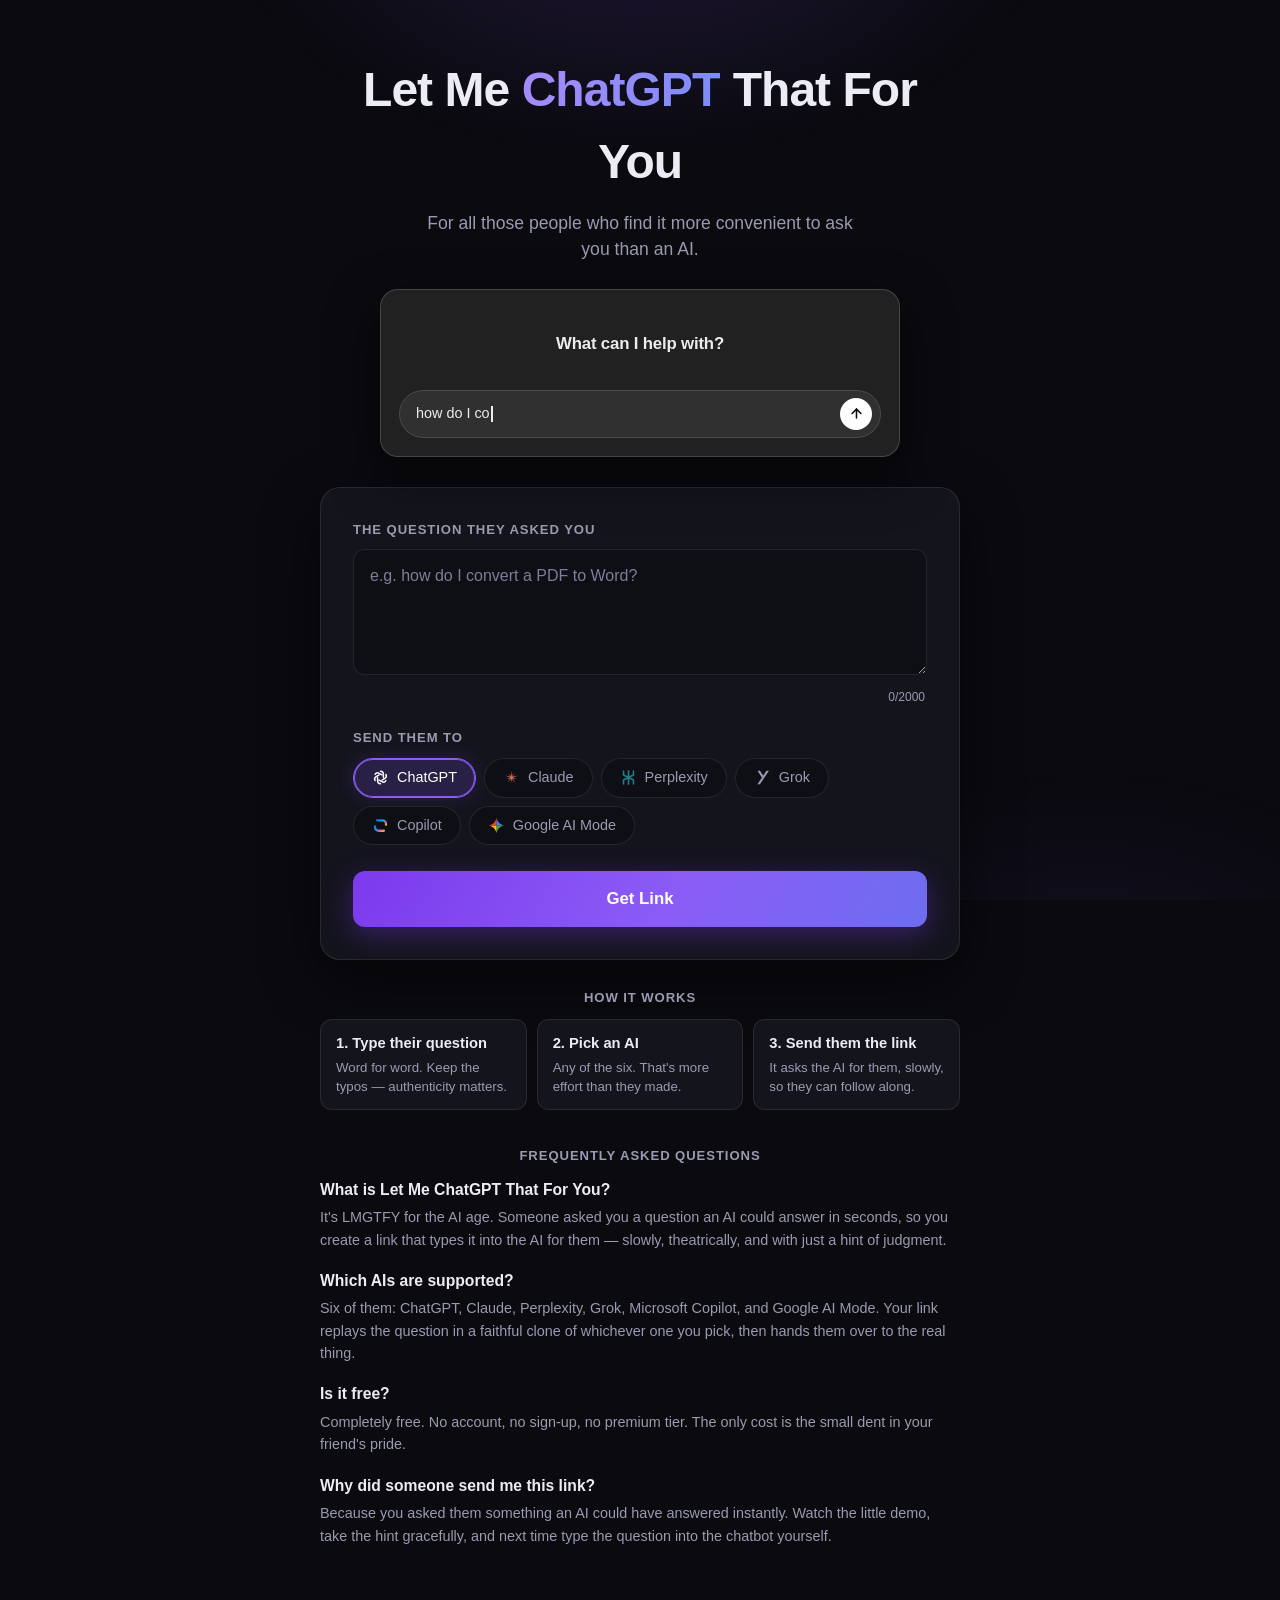
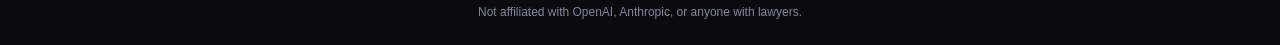
==== index.html @ 801cfc30 "Initial release: LMCGTFY snark link tool Landing page with live demo cycling six AI chat-UI clones, " ====
<!doctype html>
<html lang="en">
<head>
  <meta charset="utf-8">
  <meta name="viewport" content="width=device-width, initial-scale=1">
  <title>Let Me ChatGPT That For You — Send a Link That Asks the AI</title>
  <meta name="description" content="Let me ChatGPT that for you — the LMGTFY for AI. Type their question, pick ChatGPT, Claude, Perplexity, Grok, Copilot or Google AI Mode, and send the link.">
  <link rel="canonical" href="https://chatgptitforyou.vercel.app/">
  <meta property="og:title" content="Let Me ChatGPT That For You">
  <meta property="og:description" content="The LMGTFY for AI. Type their question, pick an AI, send them a link that does the asking for them.">
  <meta property="og:type" content="website">
  <meta property="og:url" content="https://chatgptitforyou.vercel.app/">
  <meta property="og:site_name" content="Let Me ChatGPT That For You">
  <meta property="og:image" content="https://chatgptitforyou.vercel.app/og.png">
  <meta property="og:image:width" content="1200">
  <meta property="og:image:height" content="630">
  <meta property="og:image:alt" content="Let Me ChatGPT That For You — a fake AI chat composer typing someone's question">
  <meta name="twitter:card" content="summary_large_image">
  <meta name="twitter:title" content="Let Me ChatGPT That For You">
  <meta name="twitter:description" content="The LMGTFY for AI. Type their question, pick an AI, send them a link that does the asking for them.">
  <meta name="twitter:image" content="https://chatgptitforyou.vercel.app/og.png">
  <meta name="twitter:image:alt" content="Let Me ChatGPT That For You — a fake AI chat composer typing someone's question">
  <meta name="theme-color" content="#0a0a0f">
  <link rel="icon" href="data:image/svg+xml,%3Csvg xmlns='http://www.w3.org/2000/svg' viewBox='0 0 100 100'%3E%3Ctext y='.9em' font-size='90'%3E&%23129302;%3C/text%3E%3C/svg%3E">
  <link rel="stylesheet" href="style.css">
  <script type="application/ld+json">
  {
    "@context": "https://schema.org",
    "@type": "WebApplication",
    "name": "Let Me ChatGPT That For You",
    "url": "https://chatgptitforyou.vercel.app/",
    "description": "Create a shareable link that types someone's question into ChatGPT, Claude, Perplexity, Grok, Copilot, or Google AI Mode for them — the LMGTFY for AI.",
    "applicationCategory": "EntertainmentApplication",
    "operatingSystem": "Any",
    "browserRequirements": "Requires JavaScript",
    "offers": {
      "@type": "Offer",
      "price": "0",
      "priceCurrency": "USD"
    }
  }
  </script>
  <script type="application/ld+json">
  {
    "@context": "https://schema.org",
    "@type": "FAQPage",
    "mainEntity": [
      {
        "@type": "Question",
        "name": "What is Let Me ChatGPT That For You?",
        "acceptedAnswer": {
          "@type": "Answer",
          "text": "It's LMGTFY for the AI age. Someone asked you a question an AI could answer in seconds, so you create a link that types it into the AI for them — slowly, theatrically, and with just a hint of judgment."
        }
      },
      {
        "@type": "Question",
        "name": "Which AIs are supported?",
        "acceptedAnswer": {
          "@type": "Answer",
          "text": "Six of them: ChatGPT, Claude, Perplexity, Grok, Microsoft Copilot, and Google AI Mode. Your link replays the question in a faithful clone of whichever one you pick, then hands them over to the real thing."
        }
      },
      {
        "@type": "Question",
        "name": "Is it free?",
        "acceptedAnswer": {
          "@type": "Answer",
          "text": "Completely free. No account, no sign-up, no premium tier. The only cost is the small dent in your friend's pride."
        }
      },
      {
        "@type": "Question",
        "name": "Why did someone send me this link?",
        "acceptedAnswer": {
          "@type": "Answer",
          "text": "Because you asked them something an AI could have answered instantly. Watch the little demo, take the hint gracefully, and next time type the question into the chatbot yourself."
        }
      }
    ]
  }
  </script>
</head>
<body>

  <!-- ============ Inline logo sprites (geometric approximations, no external assets) ============ -->
  <svg width="0" height="0" style="position:absolute" aria-hidden="true" focusable="false">
    <defs>
      <linearGradient id="copilot-grad" x1="0" y1="0" x2="1" y2="1">
        <stop offset="0" stop-color="#1b6ef3"/>
        <stop offset=".4" stop-color="#00b3c6"/>
        <stop offset=".75" stop-color="#df4ec8"/>
        <stop offset="1" stop-color="#f7a829"/>
      </linearGradient>

      <!-- OpenAI-style hexagonal knot: one petal arc repeated 6x -->
      <symbol id="logo-chatgpt" viewBox="0 0 24 24">
        <g fill="none" stroke="currentColor" stroke-width="2" stroke-linecap="round" stroke-linejoin="round">
          <path d="M12 3.2a4.1 4.1 0 0 1 4.1 4.1v4.7"/>
          <path d="M12 3.2a4.1 4.1 0 0 1 4.1 4.1v4.7" transform="rotate(60 12 12)"/>
          <path d="M12 3.2a4.1 4.1 0 0 1 4.1 4.1v4.7" transform="rotate(120 12 12)"/>
          <path d="M12 3.2a4.1 4.1 0 0 1 4.1 4.1v4.7" transform="rotate(180 12 12)"/>
          <path d="M12 3.2a4.1 4.1 0 0 1 4.1 4.1v4.7" transform="rotate(240 12 12)"/>
          <path d="M12 3.2a4.1 4.1 0 0 1 4.1 4.1v4.7" transform="rotate(300 12 12)"/>
        </g>
      </symbol>

      <!-- Claude starburst: 10 tapered rays, alternating long/short -->
      <symbol id="logo-claude" viewBox="0 0 24 24">
        <g fill="#d97757">
          <path d="M11.2 12.5 12 2.4l.8 10.1Z"/>
          <path d="M11.2 12.5 12 4.3l.8 8.2Z" transform="rotate(36 12 12)"/>
          <path d="M11.2 12.5 12 2.4l.8 10.1Z" transform="rotate(72 12 12)"/>
          <path d="M11.2 12.5 12 4.3l.8 8.2Z" transform="rotate(108 12 12)"/>
          <path d="M11.2 12.5 12 2.4l.8 10.1Z" transform="rotate(144 12 12)"/>
          <path d="M11.2 12.5 12 4.3l.8 8.2Z" transform="rotate(180 12 12)"/>
          <path d="M11.2 12.5 12 2.4l.8 10.1Z" transform="rotate(216 12 12)"/>
          <path d="M11.2 12.5 12 4.3l.8 8.2Z" transform="rotate(252 12 12)"/>
          <path d="M11.2 12.5 12 2.4l.8 10.1Z" transform="rotate(288 12 12)"/>
          <path d="M11.2 12.5 12 4.3l.8 8.2Z" transform="rotate(324 12 12)"/>
        </g>
      </symbol>

      <!-- Perplexity: angular hourglass knot -->
      <symbol id="logo-perplexity" viewBox="0 0 24 24">
        <g fill="none" stroke="#20808d" stroke-width="2.2" stroke-linecap="round" stroke-linejoin="round">
          <path d="M12 2.5v19"/>
          <path d="M5 3v5.5l7 3.5 7-3.5V3"/>
          <path d="M5 21v-5.5l7-3.5 7 3.5V21"/>
        </g>
      </symbol>

      <!-- xAI-style diagonal slash mark -->
      <symbol id="logo-grok" viewBox="0 0 24 24">
        <g fill="currentColor">
          <path d="M17.6 2.5h3.5L8.4 21.5H4.9Z"/>
          <path d="M4.9 2.5h3.5l4.9 7.4-1.8 2.7Z"/>
        </g>
      </symbol>

      <!-- Copilot: two rounded ribbons forming a loop, gradient -->
      <symbol id="logo-copilot" viewBox="0 0 24 24">
        <g fill="none" stroke="url(#copilot-grad)" stroke-width="3.2" stroke-linecap="round">
          <path d="M7.2 4.6h7.2a5.4 5.4 0 0 1 5.4 5.4v.9"/>
          <path d="M16.8 19.4H9.6a5.4 5.4 0 0 1-5.4-5.4v-.9"/>
        </g>
      </symbol>

      <!-- Google AI Mode: 4-point star in the four Google colors -->
      <symbol id="logo-aimode" viewBox="0 0 24 24">
        <path fill="#4285f4" d="M12 1C13 6.8 17.2 11 23 12H12Z"/>
        <path fill="#34a853" d="M23 12C17.2 13 13 17.2 12 23V12Z"/>
        <path fill="#fbbc05" d="M12 23C11 17.2 6.8 13 1 12H12Z"/>
        <path fill="#ea4335" d="M1 12C6.8 11 11 6.8 12 1V12Z"/>
      </symbol>
    </defs>
  </svg>

  <!-- ============ CREATOR MODE ============ -->
  <main id="creator" hidden>
    <header class="hero">
      <h1>Let Me <span class="accent-text">ChatGPT</span> That For You</h1>
      <p class="tagline">For all those people who find it more convenient to ask you than an AI.</p>

      <!-- Decorative looping demo: cycles all 6 AI themes. Never focusable. -->
      <div id="hero-demo" class="hero-demo theme-chatgpt" aria-hidden="true">
        <div class="demo-window">
          <div class="demo-greeting">
            <svg class="demo-logo" focusable="false"><use id="demo-logo-use" href="#logo-chatgpt"></use></svg>
            <p class="demo-heading" id="demo-heading">What can I help with?</p>
          </div>
          <div class="demo-composer" id="demo-composer">
            <div class="demo-input">
              <span id="demo-placeholder" class="demo-placeholder">Ask anything</span><span id="demo-typed"></span><span id="demo-caret" class="demo-caret" hidden></span>
            </div>
            <span class="demo-send" id="demo-send">
              <svg viewBox="0 0 24 24" width="15" height="15" fill="none" stroke="currentColor" stroke-width="2.5" stroke-linecap="round" stroke-linejoin="round" focusable="false"><path d="M12 19V5"/><path d="M5 12l7-7 7 7"/></svg>
            </span>
          </div>
          <div class="demo-overlay" id="demo-overlay" hidden><p>See? That wasn&rsquo;t so hard.</p></div>
        </div>
      </div>
    </header>

    <section class="builder" aria-label="Link builder">
      <label class="field-label" for="prompt-input">The question they asked you</label>
      <textarea id="prompt-input" maxlength="2000" rows="4"
        placeholder="e.g. how do I convert a PDF to Word?" spellcheck="false"></textarea>
      <div class="char-row"><span id="char-count">0</span>/2000</div>

      <div class="field-label">Send them to</div>
      <div class="ai-picker" role="radiogroup" aria-label="Pick an AI">
        <button type="button" class="pill selected" role="radio" aria-checked="true"  data-ai="chatgpt"><svg class="pill-logo" aria-hidden="true" focusable="false"><use href="#logo-chatgpt"></use></svg><span>ChatGPT</span></button>
        <button type="button" class="pill" role="radio" aria-checked="false" data-ai="claude"><svg class="pill-logo" aria-hidden="true" focusable="false"><use href="#logo-claude"></use></svg><span>Claude</span></button>
        <button type="button" class="pill" role="radio" aria-checked="false" data-ai="perplexity"><svg class="pill-logo" aria-hidden="true" focusable="false"><use href="#logo-perplexity"></use></svg><span>Perplexity</span></button>
        <button type="button" class="pill" role="radio" aria-checked="false" data-ai="grok"><svg class="pill-logo" aria-hidden="true" focusable="false"><use href="#logo-grok"></use></svg><span>Grok</span></button>
        <button type="button" class="pill" role="radio" aria-checked="false" data-ai="copilot"><svg class="pill-logo" aria-hidden="true" focusable="false"><use href="#logo-copilot"></use></svg><span>Copilot</span></button>
        <button type="button" class="pill" role="radio" aria-checked="false" data-ai="aimode"><svg class="pill-logo" aria-hidden="true" focusable="false"><use href="#logo-aimode"></use></svg><span>Google AI Mode</span></button>
      </div>

      <button id="generate-btn" class="btn-primary" type="button">Get Link</button>

      <div id="result" class="result" hidden>
        <input id="share-url" type="text" readonly aria-label="Shareable link">
        <div class="result-actions">
          <button id="copy-btn" class="btn-secondary" type="button" aria-live="polite" aria-label="Copy link to clipboard">Copy</button>
          <button id="preview-btn" class="btn-secondary" type="button" aria-label="Preview the link in a new tab">Preview</button>
        </div>
      </div>
    </section>

    <section class="how" aria-labelledby="how-heading">
      <h2 id="how-heading">How it works</h2>
      <ol class="steps">
        <li><strong>1. Type their question</strong><span>Word for word. Keep the typos — authenticity matters.</span></li>
        <li><strong>2. Pick an AI</strong><span>Any of the six. That's more effort than they made.</span></li>
        <li><strong>3. Send them the link</strong><span>It asks the AI for them, slowly, so they can follow along.</span></li>
      </ol>
    </section>

    <section class="faq" aria-labelledby="faq-heading">
      <h2 id="faq-heading">Frequently asked questions</h2>
      <div class="faq-item">
        <h3>What is Let Me ChatGPT That For You?</h3>
        <p>It's LMGTFY for the AI age. Someone asked you a question an AI could answer in seconds, so you create a link that types it into the AI for them — slowly, theatrically, and with just a hint of judgment.</p>
      </div>
      <div class="faq-item">
        <h3>Which AIs are supported?</h3>
        <p>Six of them: ChatGPT, Claude, Perplexity, Grok, Microsoft Copilot, and Google AI Mode. Your link replays the question in a faithful clone of whichever one you pick, then hands them over to the real thing.</p>
      </div>
      <div class="faq-item">
        <h3>Is it free?</h3>
        <p>Completely free. No account, no sign-up, no premium tier. The only cost is the small dent in your friend's pride.</p>
      </div>
      <div class="faq-item">
        <h3>Why did someone send me this link?</h3>
        <p>Because you asked them something an AI could have answered instantly. Watch the little demo, take the hint gracefully, and next time type the question into the chatbot yourself.</p>
      </div>
    </section>
  </main>

  <!-- ============ PLAYBACK MODE ============ -->
  <main id="playback" hidden>
    <a id="skip-link" class="skip" href="#">Skip &rarr;</a>
    <div class="stage" aria-hidden="true">
      <div class="stage-greeting">
        <svg class="stage-logo" aria-hidden="true" focusable="false"><use id="stage-logo-use" href="#logo-chatgpt"></use></svg>
        <p class="stage-heading" id="chat-hint">What can I help with?</p>
      </div>
      <div class="composer" id="composer">
        <span class="composer-plus" aria-hidden="true">
          <svg viewBox="0 0 24 24" width="20" height="20" fill="none" stroke="currentColor" stroke-width="2" stroke-linecap="round"><path d="M12 5v14M5 12h14"/></svg>
        </span>
        <div class="composer-input" id="composer-input">
          <span id="placeholder" class="composer-placeholder">Ask anything</span><span id="typed-text"></span><span id="caret" class="caret" hidden></span>
        </div>
        <button id="send-btn" class="send-btn" type="button" tabindex="-1" aria-label="Send">
          <svg viewBox="0 0 24 24" width="18" height="18" fill="none" stroke="currentColor" stroke-width="2.5" stroke-linecap="round" stroke-linejoin="round"><path d="M12 19V5"/><path d="M5 12l7-7 7 7"/></svg>
        </button>
      </div>
    </div>
    <p class="playback-note">Watch closely. This is the hard part.</p>
  </main>

  <!-- Fake mouse cursor -->
  <div id="cursor" class="fake-cursor" hidden>
    <svg width="26" height="26" viewBox="0 0 24 24" xmlns="http://www.w3.org/2000/svg">
      <path d="M5 2 L5 19 L9.4 15.2 L12 21.2 L14.6 20 L12 14.2 L17.8 13.8 Z"
            fill="#f4f4f8" stroke="#16161e" stroke-width="1.4" stroke-linejoin="round"/>
    </svg>
  </div>

  <!-- Snarky overlay -->
  <div id="overlay" class="overlay" hidden>
    <p>See? That wasn&rsquo;t so hard.</p>
    <p id="dest-url" class="dest-url" hidden></p>
  </div>

  <noscript>
    <p class="noscript">This thing needs JavaScript. You could ask an AI how to enable it.</p>
  </noscript>

  <footer>Not affiliated with OpenAI, Anthropic, or anyone with lawyers.</footer>

  <script src="app.js"></script>
</body>
</html>
---- style.css ----
/* ===== Let Me ChatGPT That For You ===== */

:root {
  --bg: #0a0a0f;
  --panel: #14141d;
  --panel-2: #0e0e15;
  --border: rgba(255, 255, 255, 0.09);
  --border-strong: rgba(255, 255, 255, 0.16);
  --text: #ececf4;
  --muted: #9a9ab2;
  --accent: #8b5cf6;
  --accent-bright: #a78bfa;
  --accent-glow: rgba(139, 92, 246, 0.35);
  --radius-lg: 20px;
  --radius-md: 12px;
  --font: -apple-system, BlinkMacSystemFont, "Segoe UI", Roboto, Helvetica,
    Arial, sans-serif, "Apple Color Emoji", "Segoe UI Emoji";
}

* { box-sizing: border-box; }

html, body { margin: 0; padding: 0; }

body {
  min-height: 100vh;
  min-height: 100dvh;
  display: flex;
  flex-direction: column;
  background: var(--bg);
  color: var(--text);
  font-family: var(--font);
  line-height: 1.5;
  -webkit-font-smoothing: antialiased;
}

/* ambient glow */
body::before {
  content: "";
  position: fixed;
  inset: 0;
  pointer-events: none;
  background:
    radial-gradient(600px 360px at 50% -10%, rgba(139, 92, 246, 0.16), transparent 70%),
    radial-gradient(500px 320px at 85% 110%, rgba(139, 92, 246, 0.08), transparent 70%);
  z-index: 0;
}

main {
  position: relative;
  z-index: 1;
  width: 100%;
  max-width: 680px;
  margin: 0 auto;
  padding: clamp(28px, 6vh, 64px) 20px 36px;
  flex: 1;
}

/* ===================== Creator mode ===================== */

.hero { text-align: center; margin-bottom: 30px; }

.hero h1 {
  font-size: clamp(1.9rem, 5.5vw, 3rem);
  font-weight: 800;
  letter-spacing: -0.02em;
  margin: 0 0 12px;
}

.accent-text {
  background: linear-gradient(100deg, var(--accent-bright), #7c8cf8);
  -webkit-background-clip: text;
  background-clip: text;
  -webkit-text-fill-color: transparent;
  color: var(--accent-bright);
}

.tagline {
  color: var(--muted);
  font-size: clamp(0.95rem, 2.5vw, 1.1rem);
  margin: 0 auto;
  max-width: 46ch;
}

/* ---- hero demo: decorative mini playback stage, loops the 6 themes ----
   The .theme-<ai> classes only define --stage-* custom properties, so
   putting one on the demo container cascades the palette to everything
   inside. body.playback-stage rules don't apply here — the demo has its
   own small skin below, reusing the same vars. */

.hero-demo {
  max-width: 520px;
  width: 100%;
  margin: 26px auto 0;
  text-align: left;
  pointer-events: none;
  -webkit-user-select: none;
  user-select: none;
}

.demo-window {
  position: relative;
  overflow: hidden;
  background: var(--stage-bg, var(--panel));
  color: var(--stage-text, var(--text));
  border: 1px solid var(--border-strong);
  border-radius: 18px;
  padding: 24px 18px 18px;
  box-shadow: 0 18px 50px rgba(0, 0, 0, 0.5);
  transition: background-color 0.45s ease;
}

.demo-greeting {
  display: flex;
  flex-direction: column;
  align-items: center;
  justify-content: center;
  gap: 8px;
  min-height: 60px;
  margin-bottom: 16px;
  text-align: center;
}

.demo-logo {
  width: 26px;
  height: 26px;
  flex: none;
  color: var(--stage-text, var(--text));
}

.demo-heading {
  margin: 0;
  font-family: var(--stage-font-heading, var(--font));
  font-size: 1.05rem;
  font-weight: 600;
  letter-spacing: -0.01em;
  color: var(--stage-text, var(--text));
}

/* per-theme quirks, mirroring the real stage */
.theme-chatgpt .demo-logo { display: none; }

.theme-claude .demo-greeting,
.theme-grok .demo-greeting {
  flex-direction: row;
  justify-content: center;
  gap: 8px;
}

.theme-claude .demo-logo { width: 20px; height: 20px; }
.theme-claude .demo-heading { font-weight: 500; font-size: 1.15rem; }
.theme-grok .demo-heading { font-weight: 700; font-size: 1.15rem; }

.theme-aimode .demo-heading {
  font-weight: 500;
  background: linear-gradient(90deg, #4285f4, #9b72cb, #d96570);
  -webkit-background-clip: text;
  background-clip: text;
  -webkit-text-fill-color: transparent;
}

.demo-composer {
  display: flex;
  align-items: center;
  gap: 8px;
  background: var(--stage-composer-bg, var(--panel-2));
  border: 1px solid var(--stage-composer-border, var(--border));
  border-radius: var(--stage-radius, 14px);
  padding: 6px 8px;
  box-shadow: var(--stage-composer-shadow, none);
  transition: border-color 0.2s;
}

.demo-composer.focused {
  border-color: var(--stage-focus-border, var(--accent));
}

.demo-input {
  flex: 1;
  min-height: 34px;
  display: flex;
  align-items: center;
  padding: 4px 8px;
  font-size: 0.9rem;
  white-space: nowrap;
  overflow: hidden;
  color: var(--stage-text, var(--text));
}

.demo-placeholder { color: var(--stage-muted, #7d7d99); }

.demo-caret {
  display: inline-block;
  width: 2px;
  height: 1.1em;
  margin-left: 1px;
  flex: none;
  background: var(--stage-text, var(--text));
  animation: blink 1s steps(1, end) infinite;
}

.demo-caret.typing { animation: none; opacity: 1; }

.demo-send {
  flex: none;
  width: 32px;
  height: 32px;
  display: grid;
  place-items: center;
  color: var(--stage-send-fg, #fff);
  background: var(--stage-send-bg, linear-gradient(120deg, #7c3aed, #8b5cf6));
  border-radius: var(--stage-send-radius, 50%);
  transition: transform 0.12s, filter 0.12s;
}

.demo-send.pressed { transform: scale(0.8); filter: brightness(1.12); }

.theme-chatgpt .demo-send { visibility: hidden; }
.theme-chatgpt .demo-composer.has-text .demo-send { visibility: visible; }

.demo-overlay {
  position: absolute;
  inset: 0;
  display: grid;
  place-items: center;
  padding: 16px;
  background: var(--stage-overlay-bg, rgba(6, 6, 10, 0.82));
  backdrop-filter: blur(4px);
  -webkit-backdrop-filter: blur(4px);
  animation: fade-in 0.3s ease-out;
  transition: opacity 0.3s ease;
}

.demo-overlay.fading { opacity: 0; }

.demo-overlay p {
  margin: 0;
  font-size: 1.05rem;
  font-weight: 700;
  letter-spacing: -0.01em;
  text-align: center;
  color: var(--stage-text, var(--text));
}

.builder {
  background: var(--panel);
  border: 1px solid var(--border);
  border-radius: var(--radius-lg);
  padding: clamp(20px, 4vw, 32px);
  box-shadow: 0 20px 60px rgba(0, 0, 0, 0.45);
}

.field-label {
  display: block;
  font-size: 0.82rem;
  font-weight: 600;
  text-transform: uppercase;
  letter-spacing: 0.07em;
  color: var(--muted);
  margin: 0 0 10px;
}

#prompt-input {
  width: 100%;
  resize: vertical;
  min-height: 110px;
  background: var(--panel-2);
  border: 1px solid var(--border);
  border-radius: var(--radius-md);
  color: var(--text);
  font: inherit;
  font-size: 1rem;
  padding: 14px 16px;
  outline: none;
  transition: border-color 0.15s, box-shadow 0.15s;
}

#prompt-input::placeholder { color: #7d7d99; }

#prompt-input:focus {
  border-color: var(--accent);
  box-shadow: 0 0 0 3px var(--accent-glow);
}

#prompt-input.error {
  border-color: #f87171;
  box-shadow: 0 0 0 3px rgba(248, 113, 113, 0.25);
}

.char-row {
  text-align: right;
  font-size: 0.75rem;
  color: var(--muted);
  margin: 6px 2px 22px;
  font-variant-numeric: tabular-nums;
}

.ai-picker {
  display: flex;
  flex-wrap: wrap;
  gap: 8px;
  margin-bottom: 26px;
}

.pill {
  display: inline-flex;
  align-items: center;
  gap: 8px;
  font: inherit;
  font-size: 0.9rem;
  font-weight: 500;
  color: var(--muted);
  background: var(--panel-2);
  border: 1px solid var(--border);
  border-radius: 999px;
  padding: 8px 18px;
  cursor: pointer;
  transition: border-color 0.15s, color 0.15s, background 0.15s, transform 0.1s;
}

.pill-logo {
  width: 17px;
  height: 17px;
  flex: none;
}

.pill:hover { border-color: var(--border-strong); color: var(--text); }
.pill:active { transform: scale(0.97); }

.pill.selected {
  color: #fff;
  background: rgba(139, 92, 246, 0.18);
  border-color: var(--accent);
  box-shadow: 0 0 0 1px var(--accent) inset, 0 0 18px rgba(139, 92, 246, 0.18);
}

.btn-primary {
  width: 100%;
  font: inherit;
  font-size: 1.05rem;
  font-weight: 700;
  color: #fff;
  background: linear-gradient(120deg, #7c3aed, #8b5cf6 55%, #6d6df0);
  border: none;
  border-radius: var(--radius-md);
  padding: 15px 24px;
  cursor: pointer;
  transition: filter 0.15s, transform 0.1s, box-shadow 0.2s;
  box-shadow: 0 8px 28px rgba(124, 58, 237, 0.35);
}

.btn-primary:hover { filter: brightness(1.1); }
.btn-primary:active { transform: translateY(1px) scale(0.995); }

.result {
  margin-top: 22px;
  padding-top: 22px;
  border-top: 1px solid var(--border);
  display: flex;
  flex-direction: column;
  gap: 10px;
}

#share-url {
  width: 100%;
  font: inherit;
  font-size: 1rem; /* 16px minimum stops iOS Safari focus auto-zoom */
  color: var(--accent-bright);
  background: var(--panel-2);
  border: 1px solid var(--border);
  border-radius: var(--radius-md);
  padding: 12px 14px;
  outline: none;
  white-space: nowrap;
  overflow: hidden;
  text-overflow: ellipsis;
}

#share-url:focus {
  border-color: var(--accent);
  box-shadow: 0 0 0 3px var(--accent-glow);
}

.result-actions { display: flex; gap: 10px; }

.btn-secondary {
  flex: 1;
  font: inherit;
  font-size: 0.95rem;
  font-weight: 600;
  color: var(--text);
  background: var(--panel-2);
  border: 1px solid var(--border-strong);
  border-radius: var(--radius-md);
  padding: 11px 18px;
  cursor: pointer;
  transition: border-color 0.15s, background 0.15s, transform 0.1s;
}

.btn-secondary:hover { border-color: var(--accent); background: rgba(139, 92, 246, 0.1); }
.btn-secondary:active { transform: scale(0.98); }
.btn-secondary.copied { color: var(--accent-bright); border-color: var(--accent); }
.btn-secondary.copy-error { color: #f87171; border-color: #f87171; }

.pill:focus-visible,
.btn-primary:focus-visible,
.btn-secondary:focus-visible,
.skip:focus-visible {
  outline: 2px solid var(--accent-bright);
  outline-offset: 2px;
}

/* ---- how it works ---- */

.how { margin-top: 28px; }

.how h2,
.faq h2 {
  font-size: 0.82rem;
  font-weight: 600;
  text-transform: uppercase;
  letter-spacing: 0.07em;
  color: var(--muted);
  margin: 0 0 12px;
  text-align: center;
}

.steps {
  list-style: none;
  display: grid;
  grid-template-columns: repeat(3, 1fr);
  gap: 10px;
  margin: 0;
  padding: 0;
}

.steps li {
  background: var(--panel);
  border: 1px solid var(--border);
  border-radius: var(--radius-md);
  padding: 13px 15px;
  font-size: 0.83rem;
  line-height: 1.45;
  color: var(--muted);
}

.steps strong {
  display: block;
  color: var(--text);
  font-size: 0.92rem;
  font-weight: 600;
  margin-bottom: 3px;
}

@media (max-width: 560px) {
  .steps { grid-template-columns: 1fr; }
}

/* ---- FAQ ---- */

.faq { margin-top: 36px; }

.faq-item { margin: 0 0 18px; }
.faq-item:last-child { margin-bottom: 0; }

.faq-item h3 {
  font-size: 0.98rem;
  font-weight: 600;
  margin: 0 0 5px;
  color: var(--text);
}

.faq-item p {
  margin: 0;
  color: var(--muted);
  font-size: 0.9rem;
  line-height: 1.55;
}

/* ===================== Playback mode ===================== */

#playback {
  display: flex;
  flex-direction: column;
  justify-content: center;
}

/* ---- per-AI stage themes (applied to <body> in playback only) ---- */

body.playback-stage {
  background: var(--stage-bg);
  color: var(--stage-text);
}

/* kill the violet ambient glow on themed stages */
body.playback-stage::before { display: none; }

.theme-chatgpt {
  --stage-bg: #212121;
  --stage-text: #ececec;
  --stage-muted: #b0b0b0;
  --stage-composer-bg: #303030;
  --stage-composer-border: transparent;
  --stage-radius: 28px;
  --stage-accent: #ffffff;
  --stage-font-heading: var(--font);
  --stage-focus-border: #4a4a4a;
  --stage-composer-shadow: none;
  --stage-send-bg: #ffffff;
  --stage-send-fg: #0d0d0d;
  --stage-send-radius: 50%;
  --stage-overlay-bg: rgba(13, 13, 13, 0.85);
  --cursor-fill: #f4f4f8;
  --cursor-stroke: #16161e;
}

.theme-claude {
  --stage-bg: #faf9f5;
  --stage-text: #3d3929;
  --stage-muted: #87867f;
  --stage-composer-bg: #ffffff;
  --stage-composer-border: #e8e6dc;
  --stage-radius: 16px;
  --stage-accent: #d97757;
  --stage-font-heading: Georgia, "Times New Roman", Times, serif;
  --stage-focus-border: #d1cfc2;
  --stage-composer-shadow: 0 4px 16px rgba(61, 57, 41, 0.07);
  --stage-send-bg: #d97757;
  --stage-send-fg: #ffffff;
  --stage-send-radius: 10px;
  --stage-overlay-bg: rgba(250, 249, 245, 0.9);
  --cursor-fill: #2d2a20;
  --cursor-stroke: #ffffff;
}

.theme-perplexity {
  --stage-bg: #191a1a;
  --stage-text: #e8e8e6;
  --stage-muted: #8d9494;
  --stage-composer-bg: #202222;
  --stage-composer-border: #2d2f2f;
  --stage-radius: 12px;
  --stage-accent: #20808d;
  --stage-font-heading: Georgia, "Times New Roman", serif;
  --stage-focus-border: #20808d;
  --stage-composer-shadow: none;
  --stage-send-bg: #20808d;
  --stage-send-fg: #ffffff;
  --stage-send-radius: 50%;
  --stage-overlay-bg: rgba(16, 17, 17, 0.85);
  --cursor-fill: #f4f4f8;
  --cursor-stroke: #16161e;
}

.theme-grok {
  --stage-bg: #000000;
  --stage-text: #ffffff;
  --stage-muted: #8a8a8a;
  --stage-composer-bg: #141414;
  --stage-composer-border: #2a2a2a;
  --stage-radius: 24px;
  --stage-accent: #ffffff;
  --stage-font-heading: var(--font);
  --stage-focus-border: #444444;
  --stage-composer-shadow: none;
  --stage-send-bg: #ffffff;
  --stage-send-fg: #000000;
  --stage-send-radius: 50%;
  --stage-overlay-bg: rgba(0, 0, 0, 0.85);
  --cursor-fill: #f4f4f8;
  --cursor-stroke: #16161e;
}

.theme-copilot {
  --stage-bg: #f7f3ee;
  --stage-text: #1a1a1a;
  --stage-muted: #6e675c;
  --stage-composer-bg: #ffffff;
  --stage-composer-border: #e3ddd3;
  --stage-radius: 24px;
  --stage-accent: #0078d4;
  --stage-font-heading: var(--font);
  --stage-focus-border: #cfc7b9;
  --stage-composer-shadow: 0 2px 10px rgba(26, 26, 26, 0.05);
  --stage-send-bg: linear-gradient(135deg, #0078d4, #8b5cf6);
  --stage-send-fg: #ffffff;
  --stage-send-radius: 50%;
  --stage-overlay-bg: rgba(247, 243, 238, 0.9);
  --cursor-fill: #2a2622;
  --cursor-stroke: #ffffff;
}

.theme-aimode {
  --stage-bg: #ffffff;
  --stage-text: #1f1f1f;
  --stage-muted: #5f6368;
  --stage-composer-bg: #ffffff;
  --stage-composer-border: #e8eaed;
  --stage-radius: 28px;
  --stage-accent: #4285f4;
  --stage-font-heading: var(--font);
  --stage-focus-border: #dfe1e5;
  --stage-composer-shadow: 0 2px 8px rgba(0, 0, 0, 0.15);
  --stage-send-bg: #4285f4;
  --stage-send-fg: #ffffff;
  --stage-send-radius: 50%;
  --stage-overlay-bg: rgba(255, 255, 255, 0.9);
  --cursor-fill: #1f1f1f;
  --cursor-stroke: #ffffff;
}

/* ---- skip link (adapts to light stages) ---- */

.skip {
  position: fixed;
  top: 18px;
  right: 22px;
  z-index: 60;
  color: var(--muted);
  text-decoration: none;
  font-size: 0.9rem;
  padding: 10px 14px;
  border: 1px solid var(--border);
  background: var(--panel);
  border-radius: 8px;
  transition: color 0.15s, background 0.15s, border-color 0.15s;
}

.skip:hover {
  color: var(--accent-bright);
  background: rgba(139, 92, 246, 0.1);
  border-color: var(--accent);
}

body.playback-stage .skip {
  /* stage ink, not muted — --stage-muted fails WCAG AA contrast on the
     light Claude composer background */
  color: var(--stage-text);
  background: var(--stage-composer-bg);
  border-color: var(--stage-composer-border);
  box-shadow: var(--stage-composer-shadow);
}

body.playback-stage .skip:hover {
  color: var(--stage-text);
  border-color: var(--stage-accent);
}

body.playback-stage .skip:focus-visible {
  outline-color: var(--stage-accent);
}

/* ---- stage: greeting + composer, the fake new-chat screen ---- */

.stage-greeting {
  display: flex;
  flex-direction: column;
  align-items: center;
  gap: 16px;
  margin-bottom: 28px;
  text-align: center;
}

.stage-logo {
  width: 48px;
  height: 48px;
  flex: none;
  color: var(--stage-text, var(--text));
}

.stage-heading {
  margin: 0;
  font-family: var(--stage-font-heading, var(--font));
  font-size: clamp(1.5rem, 4.5vw, 1.9rem);
  font-weight: 600;
  letter-spacing: -0.01em;
  color: var(--stage-text, var(--text));
}

/* ChatGPT: the real new-chat screen has no logo above the greeting */
.theme-chatgpt .stage-logo { display: none; }

/* Claude & Grok: logo sits beside the heading */
.theme-claude .stage-greeting,
.theme-grok .stage-greeting {
  flex-direction: row;
  justify-content: center;
  gap: 12px;
}

.theme-claude .stage-logo { width: 30px; height: 30px; }
.theme-claude .stage-heading {
  font-weight: 500;
  font-size: clamp(1.8rem, 5vw, 2.3rem);
  letter-spacing: -0.015em;
}

.theme-grok .stage-logo { width: 38px; height: 38px; }
.theme-grok .stage-heading {
  font-weight: 700;
  font-size: clamp(1.9rem, 5.5vw, 2.4rem);
}

/* Perplexity: lowercase serif-style wordmark under the logo */
.theme-perplexity .stage-heading {
  font-weight: 400;
  letter-spacing: 0.03em;
  font-size: clamp(1.7rem, 5vw, 2.1rem);
}

.theme-aimode .stage-heading {
  font-weight: 500;
  /* Gemini-family gradient wordmark; color stays as fallback */
  background: linear-gradient(90deg, #4285f4, #9b72cb, #d96570);
  -webkit-background-clip: text;
  background-clip: text;
  -webkit-text-fill-color: transparent;
}

/* ---- composer ---- */

.composer {
  display: flex;
  align-items: flex-end;
  gap: 8px;
  background: var(--stage-composer-bg, var(--panel-2));
  border: 1px solid var(--stage-composer-border, var(--border));
  border-radius: var(--stage-radius, 14px);
  padding: 8px 10px;
  box-shadow: var(--stage-composer-shadow, none);
  transition: border-color 0.2s, box-shadow 0.2s;
}

.composer.focused {
  border-color: var(--stage-focus-border, var(--stage-accent, var(--accent)));
}

/* the little "+" on the left — ChatGPT theme only */
.composer-plus { display: none; }

.theme-chatgpt .composer-plus {
  display: grid;
  place-items: center;
  width: 36px;
  height: 36px;
  margin-bottom: 4px;
  flex: none;
  border-radius: 50%;
  color: var(--stage-muted);
}

.composer-input {
  flex: 1;
  min-height: 44px;
  max-height: 38vh;
  overflow-y: auto;
  background: transparent;
  border: none;
  padding: 10px 8px;
  font-size: 1rem;
  white-space: pre-wrap;
  overflow-wrap: anywhere;
  color: var(--stage-text, var(--text));
}

.composer-placeholder { color: var(--stage-muted, #7d7d99); }

.caret {
  display: inline-block;
  width: 2px;
  height: 1.15em;
  margin-left: 1px;
  vertical-align: text-bottom;
  background: var(--accent-bright);
  animation: blink 1s steps(1, end) infinite;
}

/* caret matches the stage ink so it shows on light themes too */
body.playback-stage .caret { background: var(--stage-text); }

/* real carets stay solid while characters are being typed */
.caret.typing { animation: none; opacity: 1; }

@keyframes blink { 50% { opacity: 0; } }

.send-btn {
  flex: none;
  width: 40px;
  height: 40px;
  display: grid;
  place-items: center;
  color: var(--stage-send-fg, #fff);
  background: var(--stage-send-bg, linear-gradient(120deg, #7c3aed, #8b5cf6));
  border: none;
  border-radius: var(--stage-send-radius, 50%);
  cursor: default;
  transition: transform 0.12s, filter 0.12s, box-shadow 0.12s;
}

.send-btn.pressed {
  transform: scale(0.82);
  filter: brightness(1.12);
}

/* ChatGPT only: the white send circle appears once text exists
   (the real empty composer shows voice controls instead) */
.theme-chatgpt .send-btn { visibility: hidden; }
.theme-chatgpt .composer.has-text .send-btn { visibility: visible; }

.playback-note {
  text-align: center;
  color: var(--muted);
  font-size: 0.85rem;
  margin-top: 18px;
}

body.playback-stage .playback-note { color: var(--stage-muted); }

body.playback-stage footer { color: var(--stage-muted); }

/* ===== fake cursor ===== */

.fake-cursor {
  position: fixed;
  left: 0;
  top: 0;
  z-index: 80;
  pointer-events: none;
  transform: translate(-80px, -80px);
  transition: transform 0.75s cubic-bezier(0.45, 0.05, 0.2, 1);
  filter: drop-shadow(0 3px 8px rgba(0, 0, 0, 0.65));
}

/* themed cursor ink: dark arrow on light stages */
.fake-cursor path {
  fill: var(--cursor-fill, #f4f4f8);
  stroke: var(--cursor-stroke, #16161e);
}

.theme-claude .fake-cursor,
.theme-copilot .fake-cursor,
.theme-aimode .fake-cursor {
  filter: drop-shadow(0 2px 6px rgba(0, 0, 0, 0.28));
}

/* ===== overlay ===== */

.overlay {
  position: fixed;
  inset: 0;
  z-index: 90;
  display: grid;
  place-items: center;
  align-content: center;
  padding: 24px;
  background: var(--stage-overlay-bg, rgba(6, 6, 10, 0.82));
  backdrop-filter: blur(6px);
  -webkit-backdrop-filter: blur(6px);
  animation: fade-in 0.3s ease-out;
}

.overlay p {
  font-size: clamp(1.4rem, 4.5vw, 2.1rem);
  font-weight: 700;
  letter-spacing: -0.01em;
  text-align: center;
  margin: 0;
  animation: rise 0.35s ease-out;
}

/* would-be destination, shown only with ?noredirect=1 */
.overlay .dest-url {
  margin-top: 16px;
  font-size: 0.85rem;
  font-weight: 400;
  letter-spacing: 0;
  color: var(--stage-muted, var(--muted));
  word-break: break-all;
  max-width: min(82ch, 88vw);
}

@keyframes fade-in { from { opacity: 0; } }
@keyframes rise { from { opacity: 0; transform: translateY(10px); } }

/* ===================== shared ===================== */

[hidden] { display: none !important; }

.noscript {
  position: relative;
  z-index: 1;
  text-align: center;
  color: var(--muted);
  padding: 40px 20px;
}

footer {
  position: relative;
  z-index: 1;
  margin-top: auto;
  text-align: center;
  color: #8585a0;
  font-size: 0.75rem;
  padding: 20px 16px 24px;
}

@media (max-width: 480px) {
  .result-actions { flex-direction: column; }
  .pill { padding: 8px 14px; font-size: 0.85rem; min-height: 44px; }
}

@media (prefers-reduced-motion: reduce) {
  .fake-cursor { transition: none; }
  .caret { animation: none; }
  .overlay, .overlay p { animation: none; }
  .demo-caret { animation: none; }
  .demo-overlay { animation: none; transition: none; }
  .demo-window { transition: none; }
}
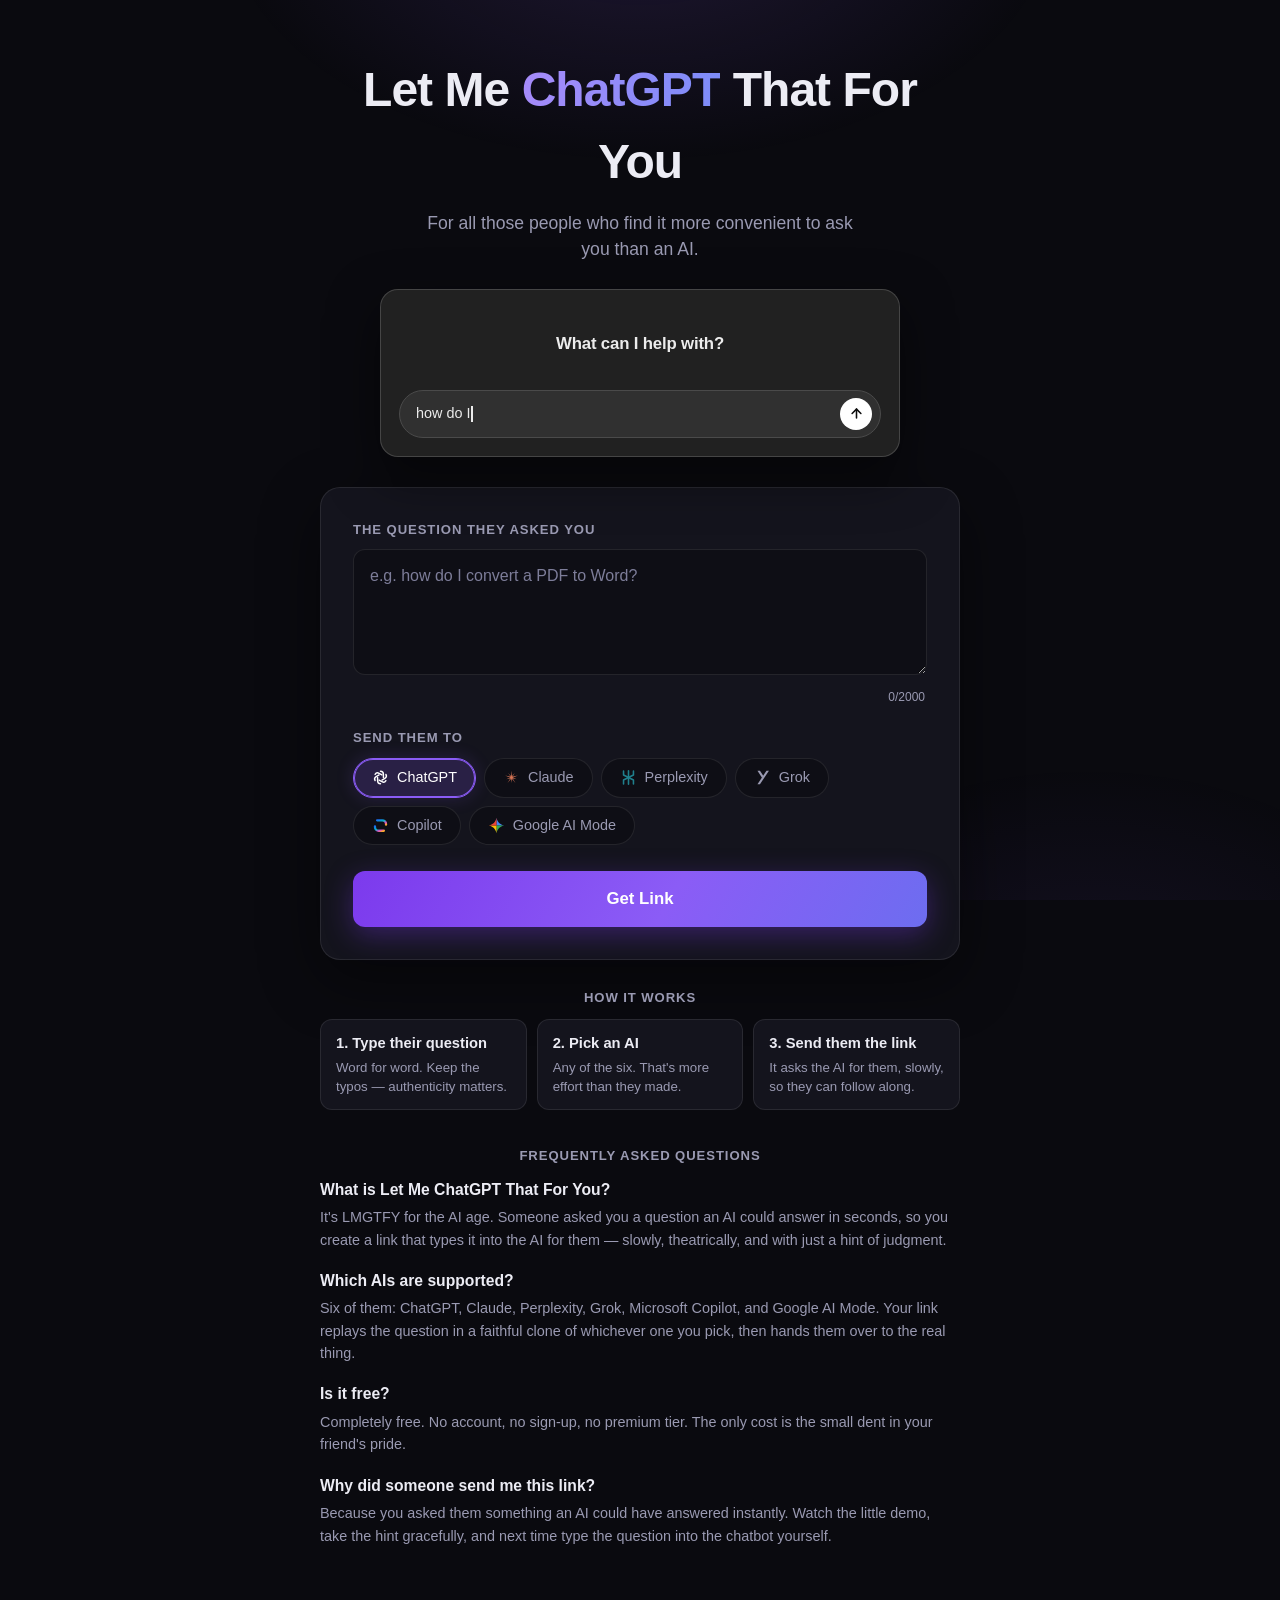
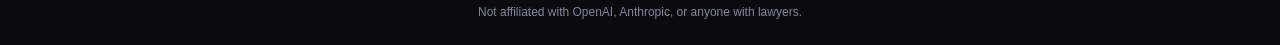
==== commit 5ac27d62: "Point canonical, OG and sitemap URLs at www.lmcgtfy.lol" ====
--- a/index.html
+++ b/index.html
@@ -5,20 +5,20 @@
   <meta name="viewport" content="width=device-width, initial-scale=1">
   <title>Let Me ChatGPT That For You — Send a Link That Asks the AI</title>
   <meta name="description" content="Let me ChatGPT that for you — the LMGTFY for AI. Type their question, pick ChatGPT, Claude, Perplexity, Grok, Copilot or Google AI Mode, and send the link.">
-  <link rel="canonical" href="https://chatgptitforyou.vercel.app/">
+  <link rel="canonical" href="https://www.lmcgtfy.lol/">
   <meta property="og:title" content="Let Me ChatGPT That For You">
   <meta property="og:description" content="The LMGTFY for AI. Type their question, pick an AI, send them a link that does the asking for them.">
   <meta property="og:type" content="website">
-  <meta property="og:url" content="https://chatgptitforyou.vercel.app/">
+  <meta property="og:url" content="https://www.lmcgtfy.lol/">
   <meta property="og:site_name" content="Let Me ChatGPT That For You">
-  <meta property="og:image" content="https://chatgptitforyou.vercel.app/og.png">
+  <meta property="og:image" content="https://www.lmcgtfy.lol/og.png">
   <meta property="og:image:width" content="1200">
   <meta property="og:image:height" content="630">
   <meta property="og:image:alt" content="Let Me ChatGPT That For You — a fake AI chat composer typing someone's question">
   <meta name="twitter:card" content="summary_large_image">
   <meta name="twitter:title" content="Let Me ChatGPT That For You">
   <meta name="twitter:description" content="The LMGTFY for AI. Type their question, pick an AI, send them a link that does the asking for them.">
-  <meta name="twitter:image" content="https://chatgptitforyou.vercel.app/og.png">
+  <meta name="twitter:image" content="https://www.lmcgtfy.lol/og.png">
   <meta name="twitter:image:alt" content="Let Me ChatGPT That For You — a fake AI chat composer typing someone's question">
   <meta name="theme-color" content="#0a0a0f">
   <link rel="icon" href="data:image/svg+xml,%3Csvg xmlns='http://www.w3.org/2000/svg' viewBox='0 0 100 100'%3E%3Ctext y='.9em' font-size='90'%3E&%23129302;%3C/text%3E%3C/svg%3E">
@@ -28,7 +28,7 @@
     "@context": "https://schema.org",
     "@type": "WebApplication",
     "name": "Let Me ChatGPT That For You",
-    "url": "https://chatgptitforyou.vercel.app/",
+    "url": "https://www.lmcgtfy.lol/",
     "description": "Create a shareable link that types someone's question into ChatGPT, Claude, Perplexity, Grok, Copilot, or Google AI Mode for them — the LMGTFY for AI.",
     "applicationCategory": "EntertainmentApplication",
     "operatingSystem": "Any",
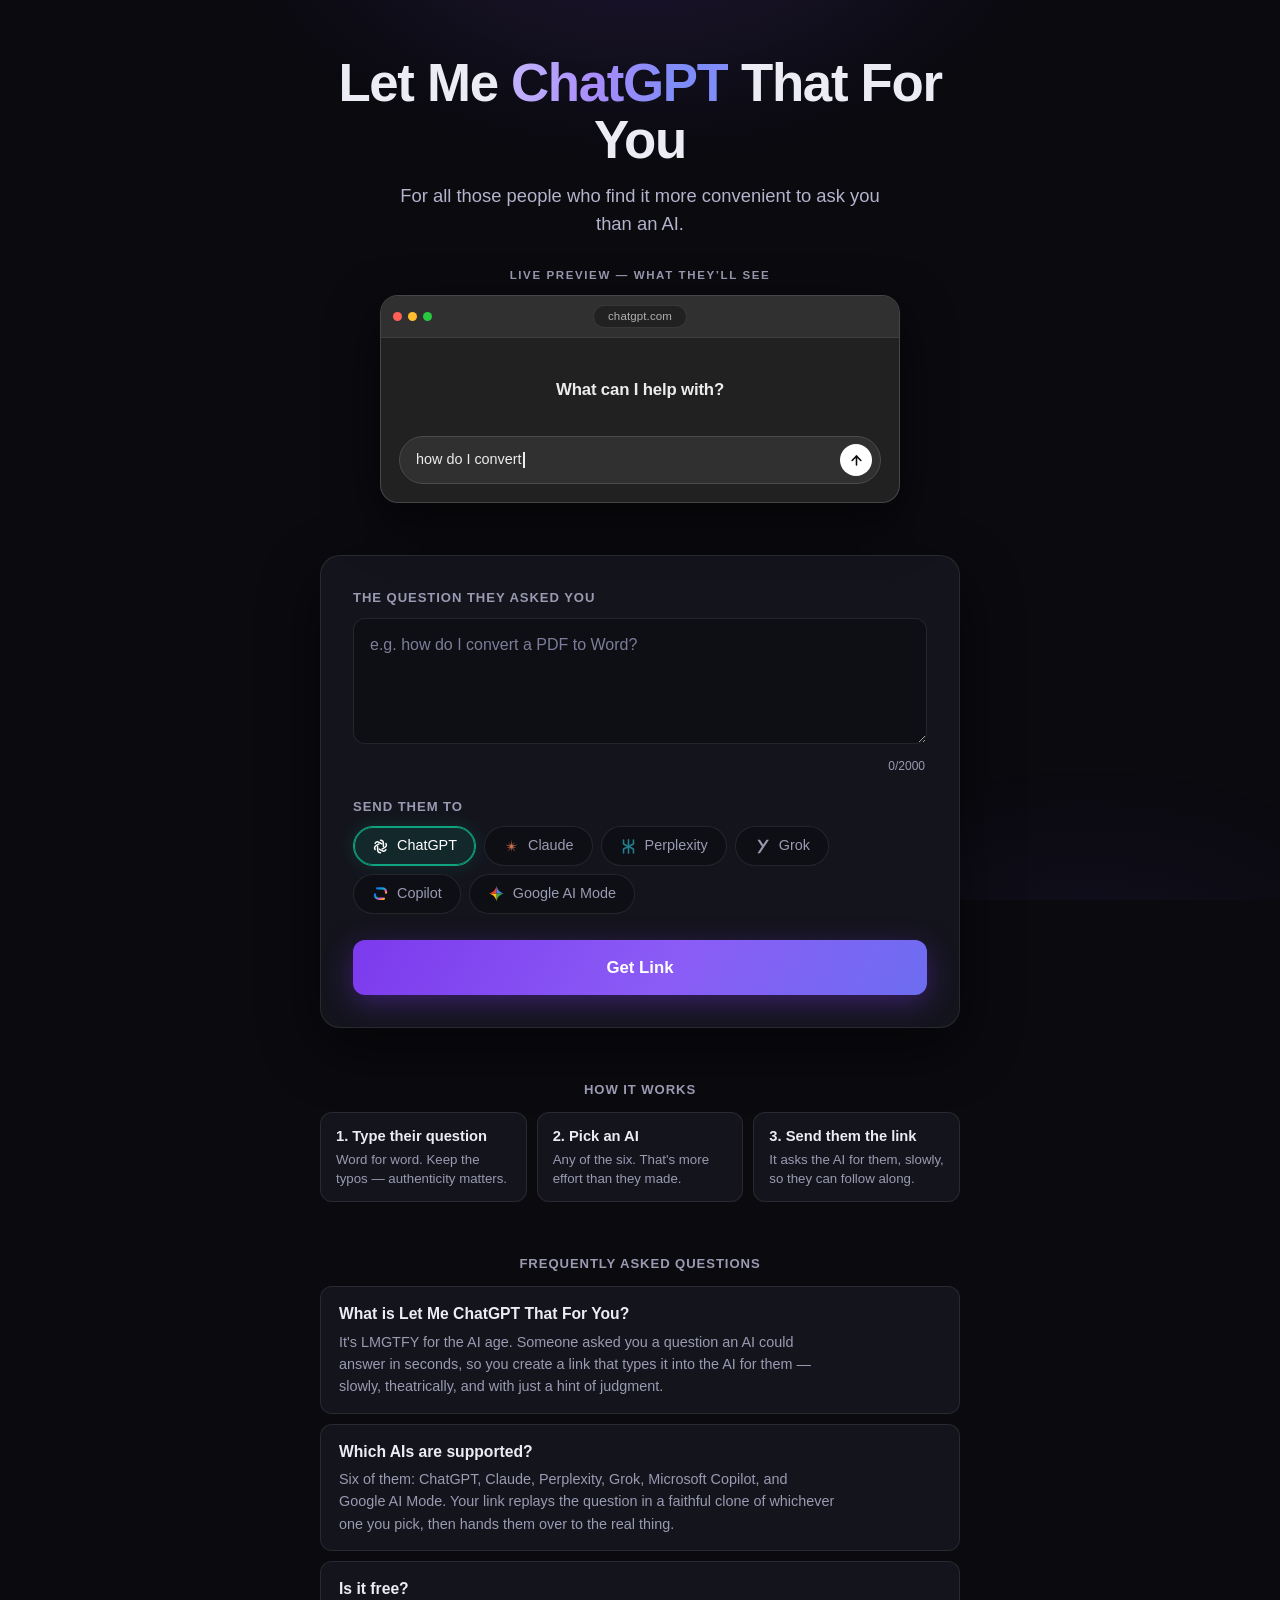
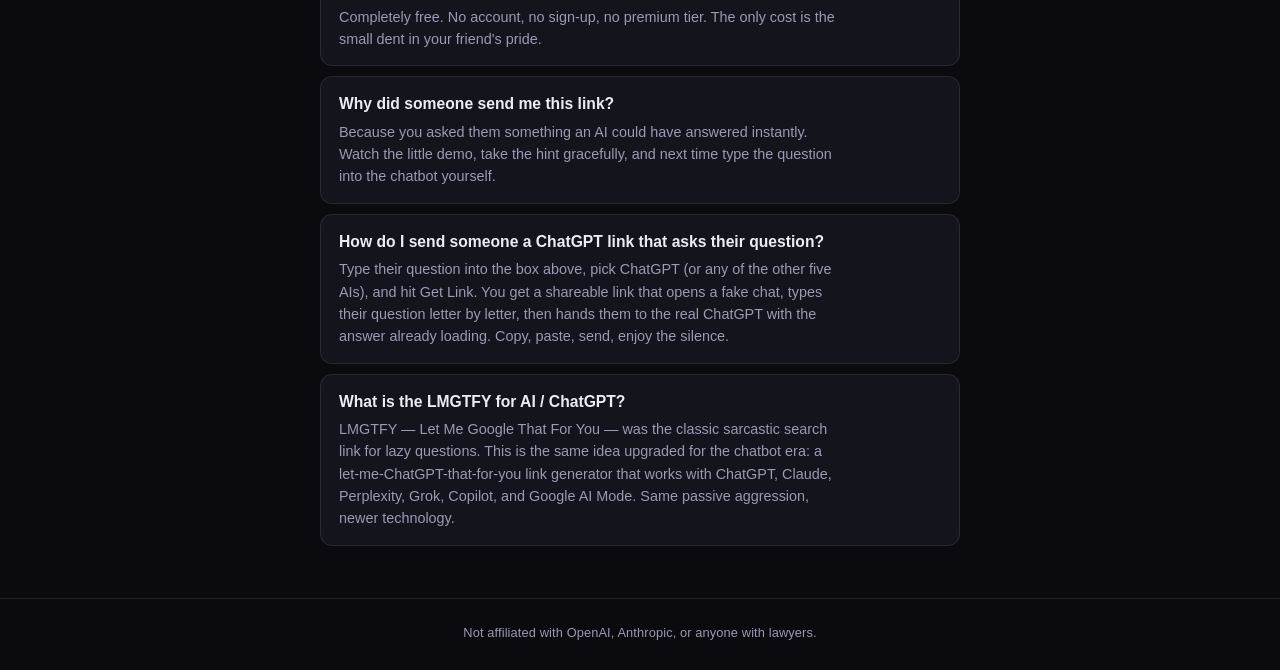
==== commit 77dafc64: "Polish landing: animated demo, browser chrome, design + SEO depth - Hero demo now animates for every" ====
--- a/index.html
+++ b/index.html
@@ -11,6 +11,7 @@
   <meta property="og:type" content="website">
   <meta property="og:url" content="https://www.lmcgtfy.lol/">
   <meta property="og:site_name" content="Let Me ChatGPT That For You">
+  <meta property="og:locale" content="en_US">
   <meta property="og:image" content="https://www.lmcgtfy.lol/og.png">
   <meta property="og:image:width" content="1200">
   <meta property="og:image:height" content="630">
@@ -22,7 +23,27 @@
   <meta name="twitter:image:alt" content="Let Me ChatGPT That For You — a fake AI chat composer typing someone's question">
   <meta name="theme-color" content="#0a0a0f">
   <link rel="icon" href="data:image/svg+xml,%3Csvg xmlns='http://www.w3.org/2000/svg' viewBox='0 0 100 100'%3E%3Ctext y='.9em' font-size='90'%3E&%23129302;%3C/text%3E%3C/svg%3E">
+  <link rel="icon" type="image/png" sizes="32x32" href="favicon-32.png">
+  <link rel="apple-touch-icon" sizes="180x180" href="apple-touch-icon.png">
   <link rel="stylesheet" href="style.css">
+  <script>
+    // Pre-paint mode switch: on a share link (?q=...) hide the creator
+    // landing before first paint so the playback prank never flashes the
+    // builder UI. Mirrors app.js's q.trim() check; app.js still runs the show.
+    try {
+      var _q = new URLSearchParams(location.search).get('q');
+      if (_q && _q.trim()) document.documentElement.className = 'is-playback';
+    } catch (e) {}
+  </script>
+  <script type="application/ld+json">
+  {
+    "@context": "https://schema.org",
+    "@type": "WebSite",
+    "name": "Let Me ChatGPT That For You",
+    "alternateName": "LMCGTFY",
+    "url": "https://www.lmcgtfy.lol/"
+  }
+  </script>
   <script type="application/ld+json">
   {
     "@context": "https://schema.org",
@@ -76,6 +97,22 @@
           "@type": "Answer",
           "text": "Because you asked them something an AI could have answered instantly. Watch the little demo, take the hint gracefully, and next time type the question into the chatbot yourself."
         }
+      },
+      {
+        "@type": "Question",
+        "name": "How do I send someone a ChatGPT link that asks their question?",
+        "acceptedAnswer": {
+          "@type": "Answer",
+          "text": "Type their question into the box above, pick ChatGPT (or any of the other five AIs), and hit Get Link. You get a shareable link that opens a fake chat, types their question letter by letter, then hands them to the real ChatGPT with the answer already loading. Copy, paste, send, enjoy the silence."
+        }
+      },
+      {
+        "@type": "Question",
+        "name": "What is the LMGTFY for AI / ChatGPT?",
+        "acceptedAnswer": {
+          "@type": "Answer",
+          "text": "LMGTFY — Let Me Google That For You — was the classic sarcastic search link for lazy questions. This is the same idea upgraded for the chatbot era: a let-me-ChatGPT-that-for-you link generator that works with ChatGPT, Claude, Perplexity, Grok, Copilot, and Google AI Mode. Same passive aggression, newer technology."
+        }
       }
     ]
   }
@@ -157,27 +194,36 @@
   </svg>
 
   <!-- ============ CREATOR MODE ============ -->
-  <main id="creator" hidden>
+  <main id="creator">
     <header class="hero">
       <h1>Let Me <span class="accent-text">ChatGPT</span> That For You</h1>
       <p class="tagline">For all those people who find it more convenient to ask you than an AI.</p>
 
+      <p class="demo-label">Live preview &mdash; what they&rsquo;ll see</p>
+
       <!-- Decorative looping demo: cycles all 6 AI themes. Never focusable. -->
       <div id="hero-demo" class="hero-demo theme-chatgpt" aria-hidden="true">
         <div class="demo-window">
-          <div class="demo-greeting">
-            <svg class="demo-logo" focusable="false"><use id="demo-logo-use" href="#logo-chatgpt"></use></svg>
-            <p class="demo-heading" id="demo-heading">What can I help with?</p>
+          <div class="demo-chrome">
+            <span class="demo-dots"><i></i><i></i><i></i></span>
+            <span class="demo-url" id="demo-url">chatgpt.com</span>
+            <span class="demo-chrome-end"></span>
           </div>
-          <div class="demo-composer" id="demo-composer">
-            <div class="demo-input">
-              <span id="demo-placeholder" class="demo-placeholder">Ask anything</span><span id="demo-typed"></span><span id="demo-caret" class="demo-caret" hidden></span>
+          <div class="demo-body">
+            <div class="demo-greeting">
+              <svg class="demo-logo" focusable="false"><use id="demo-logo-use" href="#logo-chatgpt"></use></svg>
+              <p class="demo-heading" id="demo-heading">What can I help with?</p>
             </div>
-            <span class="demo-send" id="demo-send">
-              <svg viewBox="0 0 24 24" width="15" height="15" fill="none" stroke="currentColor" stroke-width="2.5" stroke-linecap="round" stroke-linejoin="round" focusable="false"><path d="M12 19V5"/><path d="M5 12l7-7 7 7"/></svg>
-            </span>
+            <div class="demo-composer" id="demo-composer">
+              <div class="demo-input">
+                <span id="demo-placeholder" class="demo-placeholder">Ask anything</span><span id="demo-typed"></span><span id="demo-caret" class="demo-caret" hidden></span>
+              </div>
+              <span class="demo-send" id="demo-send">
+                <svg viewBox="0 0 24 24" width="15" height="15" fill="none" stroke="currentColor" stroke-width="2.5" stroke-linecap="round" stroke-linejoin="round" focusable="false"><path d="M12 19V5"/><path d="M5 12l7-7 7 7"/></svg>
+              </span>
+            </div>
+            <div class="demo-overlay" id="demo-overlay" hidden><p>See? That wasn&rsquo;t so hard.</p></div>
           </div>
-          <div class="demo-overlay" id="demo-overlay" hidden><p>See? That wasn&rsquo;t so hard.</p></div>
         </div>
       </div>
     </header>
@@ -235,6 +281,14 @@
       <div class="faq-item">
         <h3>Why did someone send me this link?</h3>
         <p>Because you asked them something an AI could have answered instantly. Watch the little demo, take the hint gracefully, and next time type the question into the chatbot yourself.</p>
+      </div>
+      <div class="faq-item">
+        <h3>How do I send someone a ChatGPT link that asks their question?</h3>
+        <p>Type their question into the box above, pick ChatGPT (or any of the other five AIs), and hit Get Link. You get a shareable link that opens a fake chat, types their question letter by letter, then hands them to the real ChatGPT with the answer already loading. Copy, paste, send, enjoy the silence.</p>
+      </div>
+      <div class="faq-item">
+        <h3>What is the LMGTFY for AI / ChatGPT?</h3>
+        <p>LMGTFY — Let Me Google That For You — was the classic sarcastic search link for lazy questions. This is the same idea upgraded for the chatbot era: a let-me-ChatGPT-that-for-you link generator that works with ChatGPT, Claude, Perplexity, Grok, Copilot, and Google AI Mode. Same passive aggression, newer technology.</p>
       </div>
     </section>
   </main>
@@ -282,6 +336,6 @@
 
   <footer>Not affiliated with OpenAI, Anthropic, or anyone with lawyers.</footer>
 
-  <script src="app.js"></script>
+  <script src="app.js" defer></script>
 </body>
 </html>
--- a/style.css
+++ b/style.css
@@ -13,6 +13,7 @@
   --accent-glow: rgba(139, 92, 246, 0.35);
   --radius-lg: 20px;
   --radius-md: 12px;
+  --space-section: clamp(36px, 6vh, 52px);
   --font: -apple-system, BlinkMacSystemFont, "Segoe UI", Roboto, Helvetica,
     Arial, sans-serif, "Apple Color Emoji", "Segoe UI Emoji";
 }
@@ -51,23 +52,24 @@
   width: 100%;
   max-width: 680px;
   margin: 0 auto;
-  padding: clamp(28px, 6vh, 64px) 20px 36px;
+  padding: clamp(28px, 6vh, 64px) 20px var(--space-section);
   flex: 1;
 }
 
 /* ===================== Creator mode ===================== */
 
-.hero { text-align: center; margin-bottom: 30px; }
+.hero { text-align: center; margin-bottom: var(--space-section); }
 
 .hero h1 {
-  font-size: clamp(1.9rem, 5.5vw, 3rem);
+  font-size: clamp(2.05rem, 6vw, 3.3rem);
   font-weight: 800;
-  letter-spacing: -0.02em;
-  margin: 0 0 12px;
+  letter-spacing: -0.025em;
+  line-height: 1.08;
+  margin: 0 0 14px;
 }
 
 .accent-text {
-  background: linear-gradient(100deg, var(--accent-bright), #7c8cf8);
+  background: linear-gradient(95deg, #c4b5fd 0%, var(--accent-bright) 40%, #7c8cf8 78%, #818cf8 100%);
   -webkit-background-clip: text;
   background-clip: text;
   -webkit-text-fill-color: transparent;
@@ -75,10 +77,19 @@
 }
 
 .tagline {
+  color: #b3b3cc;
+  font-size: clamp(1rem, 2.6vw, 1.15rem);
+  margin: 0 auto;
+  max-width: 50ch;
+}
+
+.demo-label {
+  margin: 30px 0 10px;
+  font-size: 0.72rem;
+  font-weight: 600;
+  text-transform: uppercase;
+  letter-spacing: 0.14em;
   color: var(--muted);
-  font-size: clamp(0.95rem, 2.5vw, 1.1rem);
-  margin: 0 auto;
-  max-width: 46ch;
 }
 
 /* ---- hero demo: decorative mini playback stage, loops the 6 themes ----
@@ -90,7 +101,7 @@
 .hero-demo {
   max-width: 520px;
   width: 100%;
-  margin: 26px auto 0;
+  margin: 0 auto;
   text-align: left;
   pointer-events: none;
   -webkit-user-select: none;
@@ -104,9 +115,59 @@
   color: var(--stage-text, var(--text));
   border: 1px solid var(--border-strong);
   border-radius: 18px;
-  padding: 24px 18px 18px;
   box-shadow: 0 18px 50px rgba(0, 0, 0, 0.5);
+  transition: background-color 0.45s ease, color 0.45s ease;
+}
+
+/* fake browser chrome: traffic lights + address pill, skinned by --stage-* */
+.demo-chrome {
+  display: grid;
+  grid-template-columns: 1fr minmax(0, auto) 1fr;
+  align-items: center;
+  gap: 10px;
+  padding: 9px 12px;
+  background: var(--stage-composer-bg, var(--panel-2));
+  border-bottom: 1px solid rgba(127, 127, 127, 0.18);
   transition: background-color 0.45s ease;
+}
+
+.demo-dots {
+  display: flex;
+  gap: 6px;
+  justify-self: start;
+}
+
+.demo-dots i {
+  width: 9px;
+  height: 9px;
+  border-radius: 50%;
+}
+
+.demo-dots i:nth-child(1) { background: #ff5f57; }
+.demo-dots i:nth-child(2) { background: #febc2e; }
+.demo-dots i:nth-child(3) { background: #28c840; }
+
+.demo-url {
+  justify-self: center;
+  min-width: 0;
+  max-width: 100%;
+  overflow: hidden;
+  text-overflow: ellipsis;
+  white-space: nowrap;
+  font-size: 0.72rem;
+  line-height: 1;
+  letter-spacing: 0.01em;
+  padding: 5px 14px;
+  border-radius: 999px;
+  background: var(--stage-url-bg, var(--stage-bg, var(--bg)));
+  color: var(--stage-muted, var(--muted));
+  border: 1px solid rgba(127, 127, 127, 0.24);
+  transition: background-color 0.45s ease, color 0.45s ease;
+}
+
+.demo-body {
+  position: relative;
+  padding: 22px 18px 18px;
 }
 
 .demo-greeting {
@@ -167,7 +228,7 @@
   border-radius: var(--stage-radius, 14px);
   padding: 6px 8px;
   box-shadow: var(--stage-composer-shadow, none);
-  transition: border-color 0.2s;
+  transition: background-color 0.45s ease, border-color 0.2s ease, box-shadow 0.45s ease;
 }
 
 .demo-composer.focused {
@@ -188,6 +249,14 @@
 
 .demo-placeholder { color: var(--stage-muted, #7d7d99); }
 
+/* every skinned surface tweens together on theme hops */
+.demo-heading,
+.demo-logo,
+.demo-input,
+.demo-placeholder {
+  transition: color 0.45s ease;
+}
+
 .demo-caret {
   display: inline-block;
   width: 2px;
@@ -209,7 +278,7 @@
   color: var(--stage-send-fg, #fff);
   background: var(--stage-send-bg, linear-gradient(120deg, #7c3aed, #8b5cf6));
   border-radius: var(--stage-send-radius, 50%);
-  transition: transform 0.12s, filter 0.12s;
+  transition: transform 0.12s, filter 0.12s, background-color 0.45s ease, color 0.45s ease;
 }
 
 .demo-send.pressed { transform: scale(0.8); filter: brightness(1.12); }
@@ -326,11 +395,23 @@
 .pill:hover { border-color: var(--border-strong); color: var(--text); }
 .pill:active { transform: scale(0.97); }
 
+/* per-AI brand accent drives both hover and selected states */
+.pill { --pill-accent: var(--accent); }
+.pill[data-ai="chatgpt"]    { --pill-accent: #10a37f; }
+.pill[data-ai="claude"]     { --pill-accent: #d97757; }
+.pill[data-ai="perplexity"] { --pill-accent: #20808d; }
+.pill[data-ai="grok"]       { --pill-accent: #e8e8e8; }
+.pill[data-ai="copilot"]    { --pill-accent: #0078d4; }
+.pill[data-ai="aimode"]     { --pill-accent: #4285f4; }
+
+.pill:hover:not(.selected) { border-color: var(--pill-accent); }
+
 .pill.selected {
   color: #fff;
-  background: rgba(139, 92, 246, 0.18);
-  border-color: var(--accent);
-  box-shadow: 0 0 0 1px var(--accent) inset, 0 0 18px rgba(139, 92, 246, 0.18);
+  border-color: var(--pill-accent);
+  box-shadow: 0 0 0 1px var(--pill-accent) inset,
+    0 0 18px color-mix(in srgb, var(--pill-accent) 20%, transparent);
+  background: color-mix(in srgb, var(--pill-accent) 14%, transparent);
 }
 
 .btn-primary {
@@ -348,7 +429,10 @@
   box-shadow: 0 8px 28px rgba(124, 58, 237, 0.35);
 }
 
-.btn-primary:hover { filter: brightness(1.1); }
+.btn-primary:hover {
+  filter: brightness(1.08);
+  box-shadow: 0 10px 36px rgba(124, 58, 237, 0.52);
+}
 .btn-primary:active { transform: translateY(1px) scale(0.995); }
 
 .result {
@@ -398,8 +482,14 @@
 
 .btn-secondary:hover { border-color: var(--accent); background: rgba(139, 92, 246, 0.1); }
 .btn-secondary:active { transform: scale(0.98); }
-.btn-secondary.copied { color: var(--accent-bright); border-color: var(--accent); }
+.btn-secondary.copied {
+  color: var(--accent-bright);
+  border-color: var(--accent);
+  animation: copied-pop 0.32s ease-out;
+}
 .btn-secondary.copy-error { color: #f87171; border-color: #f87171; }
+
+@keyframes copied-pop { 45% { transform: scale(1.07); } }
 
 .pill:focus-visible,
 .btn-primary:focus-visible,
@@ -411,7 +501,7 @@
 
 /* ---- how it works ---- */
 
-.how { margin-top: 28px; }
+.how { margin-top: var(--space-section); }
 
 .how h2,
 .faq h2 {
@@ -441,6 +531,11 @@
   font-size: 0.83rem;
   line-height: 1.45;
   color: var(--muted);
+  transition: border-color 0.2s ease;
+}
+
+.steps li:hover {
+  border-color: var(--border-strong);
 }
 
 .steps strong {
@@ -455,12 +550,39 @@
   .steps { grid-template-columns: 1fr; }
 }
 
+/* ---- entrance: decorative fade-up, gated for reduced-motion users
+   (unlike the demo typing, which is content and always runs) ---- */
+
+@media (prefers-reduced-motion: no-preference) {
+  .hero, .builder, .how, .faq {
+    animation: fade-up 0.55s ease-out backwards;
+  }
+  .builder { animation-delay: 0.08s; }
+  .how { animation-delay: 0.16s; }
+  .faq { animation-delay: 0.22s; }
+}
+
+@keyframes fade-up {
+  from { opacity: 0; transform: translateY(14px); }
+}
+
 /* ---- FAQ ---- */
 
-.faq { margin-top: 36px; }
-
-.faq-item { margin: 0 0 18px; }
+.faq { margin-top: var(--space-section); }
+
+.faq-item {
+  background: var(--panel);
+  border: 1px solid var(--border);
+  border-radius: var(--radius-md);
+  padding: 15px 18px;
+  margin: 0 0 10px;
+  transition: border-color 0.2s ease;
+}
 .faq-item:last-child { margin-bottom: 0; }
+
+.faq-item:hover {
+  border-color: var(--border-strong);
+}
 
 .faq-item h3 {
   font-size: 0.98rem;
@@ -474,9 +596,15 @@
   color: var(--muted);
   font-size: 0.9rem;
   line-height: 1.55;
+  max-width: 62ch;
 }
 
 /* ===================== Playback mode ===================== */
+
+/* Pre-paint guard: the inline head script tags <html> with .is-playback on
+   share links (?q=...) so the creator landing never flashes before app.js
+   swaps modes. */
+html.is-playback #creator { display: none !important; }
 
 #playback {
   display: flex;
@@ -515,6 +643,7 @@
 
 .theme-claude {
   --stage-bg: #faf9f5;
+  --stage-url-bg: #f0eee6;
   --stage-text: #3d3929;
   --stage-muted: #87867f;
   --stage-composer-bg: #ffffff;
@@ -572,6 +701,7 @@
 
 .theme-copilot {
   --stage-bg: #f7f3ee;
+  --stage-url-bg: #ece5da;
   --stage-text: #1a1a1a;
   --stage-muted: #6e675c;
   --stage-composer-bg: #ffffff;
@@ -591,6 +721,7 @@
 
 .theme-aimode {
   --stage-bg: #ffffff;
+  --stage-url-bg: #f1f3f4;
   --stage-text: #1f1f1f;
   --stage-muted: #5f6368;
   --stage-composer-bg: #ffffff;
@@ -898,14 +1029,21 @@
   z-index: 1;
   margin-top: auto;
   text-align: center;
-  color: #8585a0;
-  font-size: 0.75rem;
-  padding: 20px 16px 24px;
-}
+  color: var(--muted);
+  font-size: 0.8rem;
+  letter-spacing: 0.01em;
+  padding: 24px 16px 28px;
+  border-top: 1px solid var(--border);
+}
+
+body.playback-stage footer { border-top-color: transparent; }
 
 @media (max-width: 480px) {
   .result-actions { flex-direction: column; }
   .pill { padding: 8px 14px; font-size: 0.85rem; min-height: 44px; }
+  .demo-chrome { padding: 8px 10px; gap: 8px; }
+  .demo-url { padding: 4px 10px; }
+  .demo-body { padding: 18px 14px 14px; }
 }
 
 @media (prefers-reduced-motion: reduce) {
@@ -915,4 +1053,8 @@
   .demo-caret { animation: none; }
   .demo-overlay { animation: none; transition: none; }
   .demo-window { transition: none; }
-}
+  .demo-chrome, .demo-url { transition: none; }
+  .demo-composer, .demo-heading, .demo-logo, .demo-input,
+  .demo-placeholder, .demo-send { transition: none; }
+  .btn-secondary.copied { animation: none; }
+}
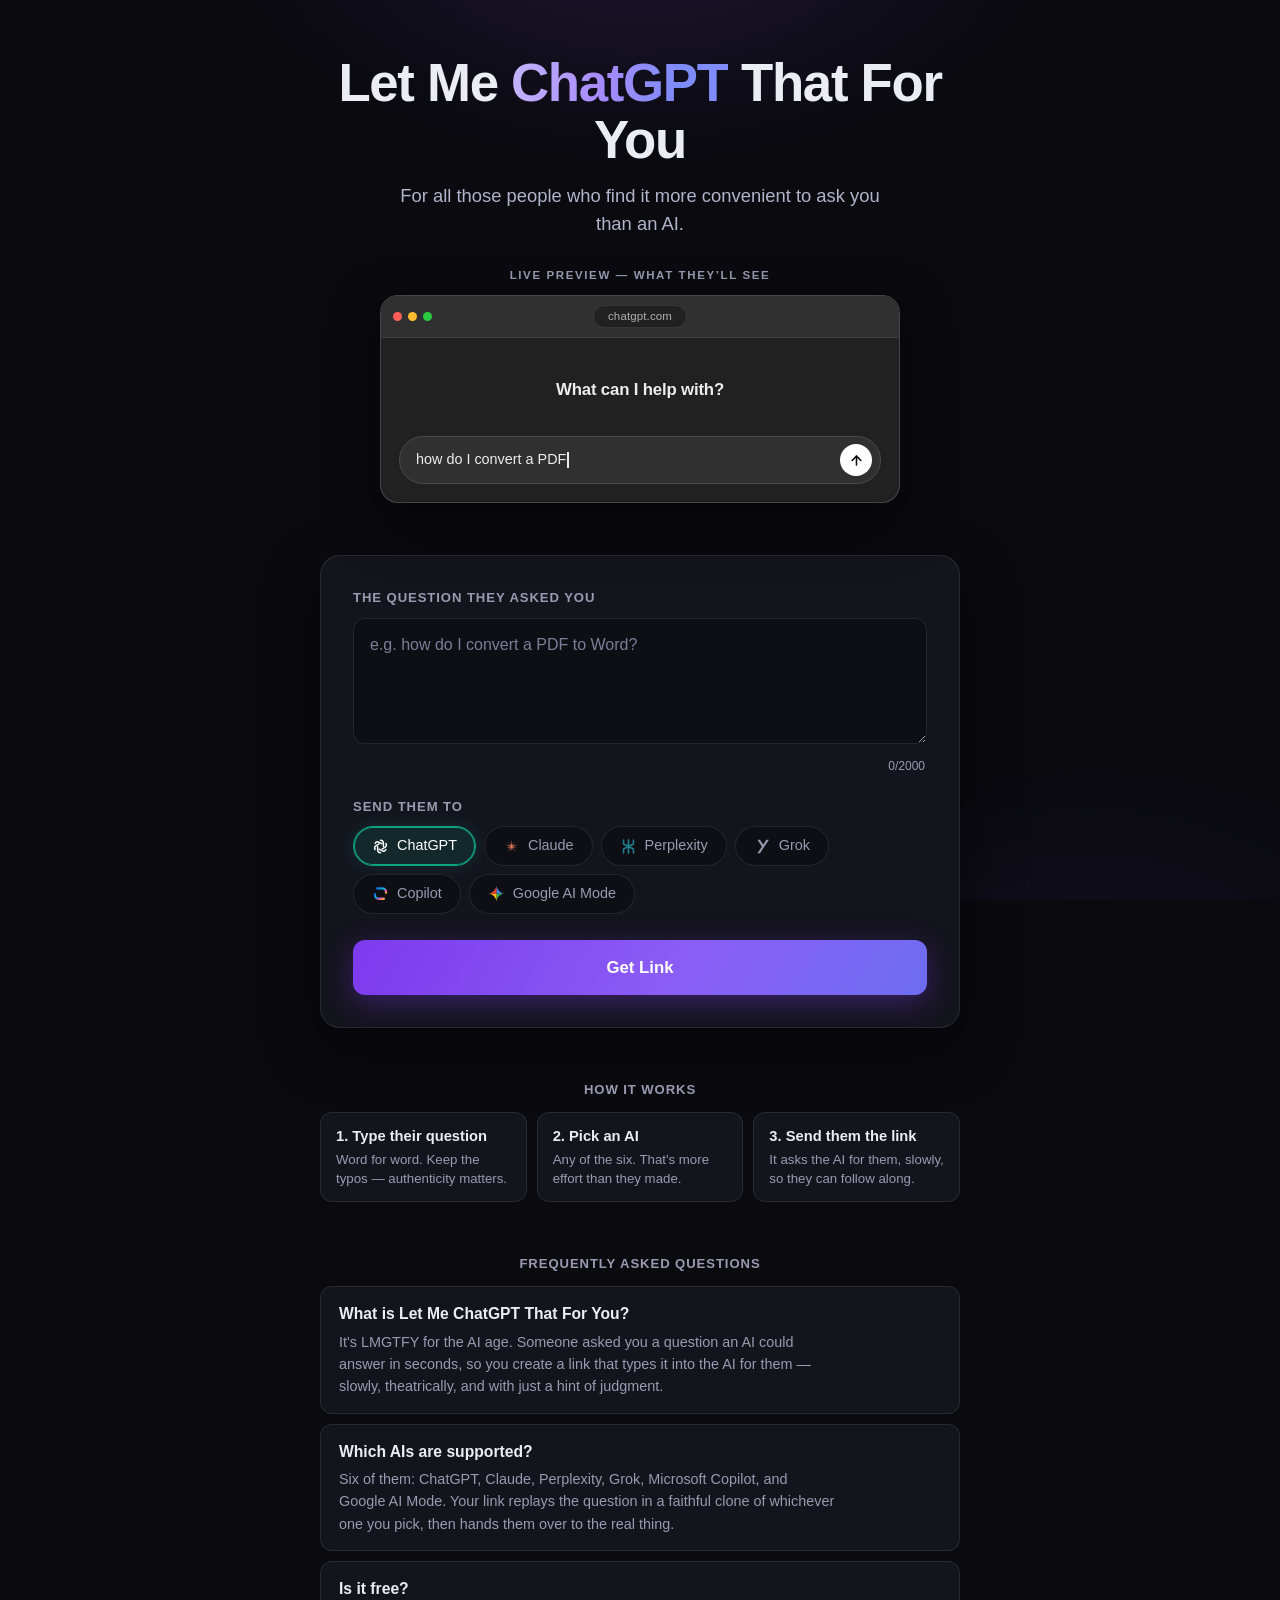
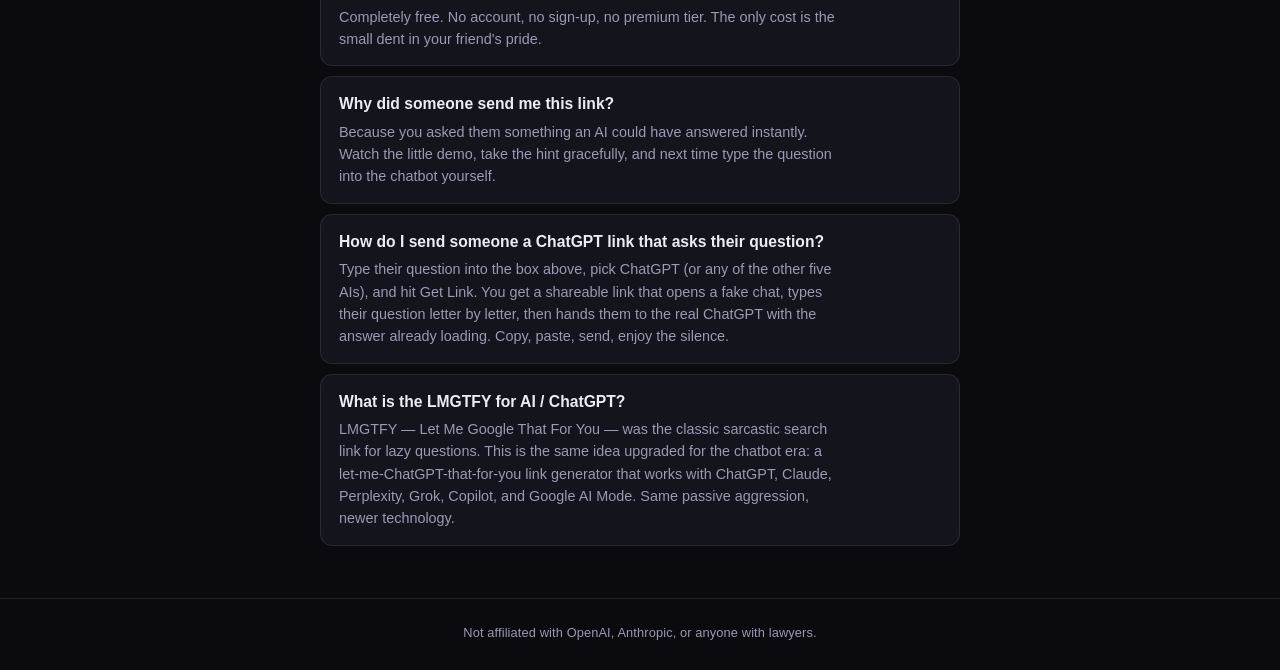
==== commit fa8fcf80: "Add Google Analytics 4 (gtag.js, G-6Q1SXF8J2K)" ====
--- a/index.html
+++ b/index.html
@@ -3,6 +3,14 @@
 <head>
   <meta charset="utf-8">
   <meta name="viewport" content="width=device-width, initial-scale=1">
+  <!-- Google Analytics (GA4) -->
+  <script async src="https://www.googletagmanager.com/gtag/js?id=G-6Q1SXF8J2K"></script>
+  <script>
+    window.dataLayer = window.dataLayer || [];
+    function gtag(){dataLayer.push(arguments);}
+    gtag('js', new Date());
+    gtag('config', 'G-6Q1SXF8J2K');
+  </script>
   <title>Let Me ChatGPT That For You — Send a Link That Asks the AI</title>
   <meta name="description" content="Let me ChatGPT that for you — the LMGTFY for AI. Type their question, pick ChatGPT, Claude, Perplexity, Grok, Copilot or Google AI Mode, and send the link.">
   <link rel="canonical" href="https://www.lmcgtfy.lol/">
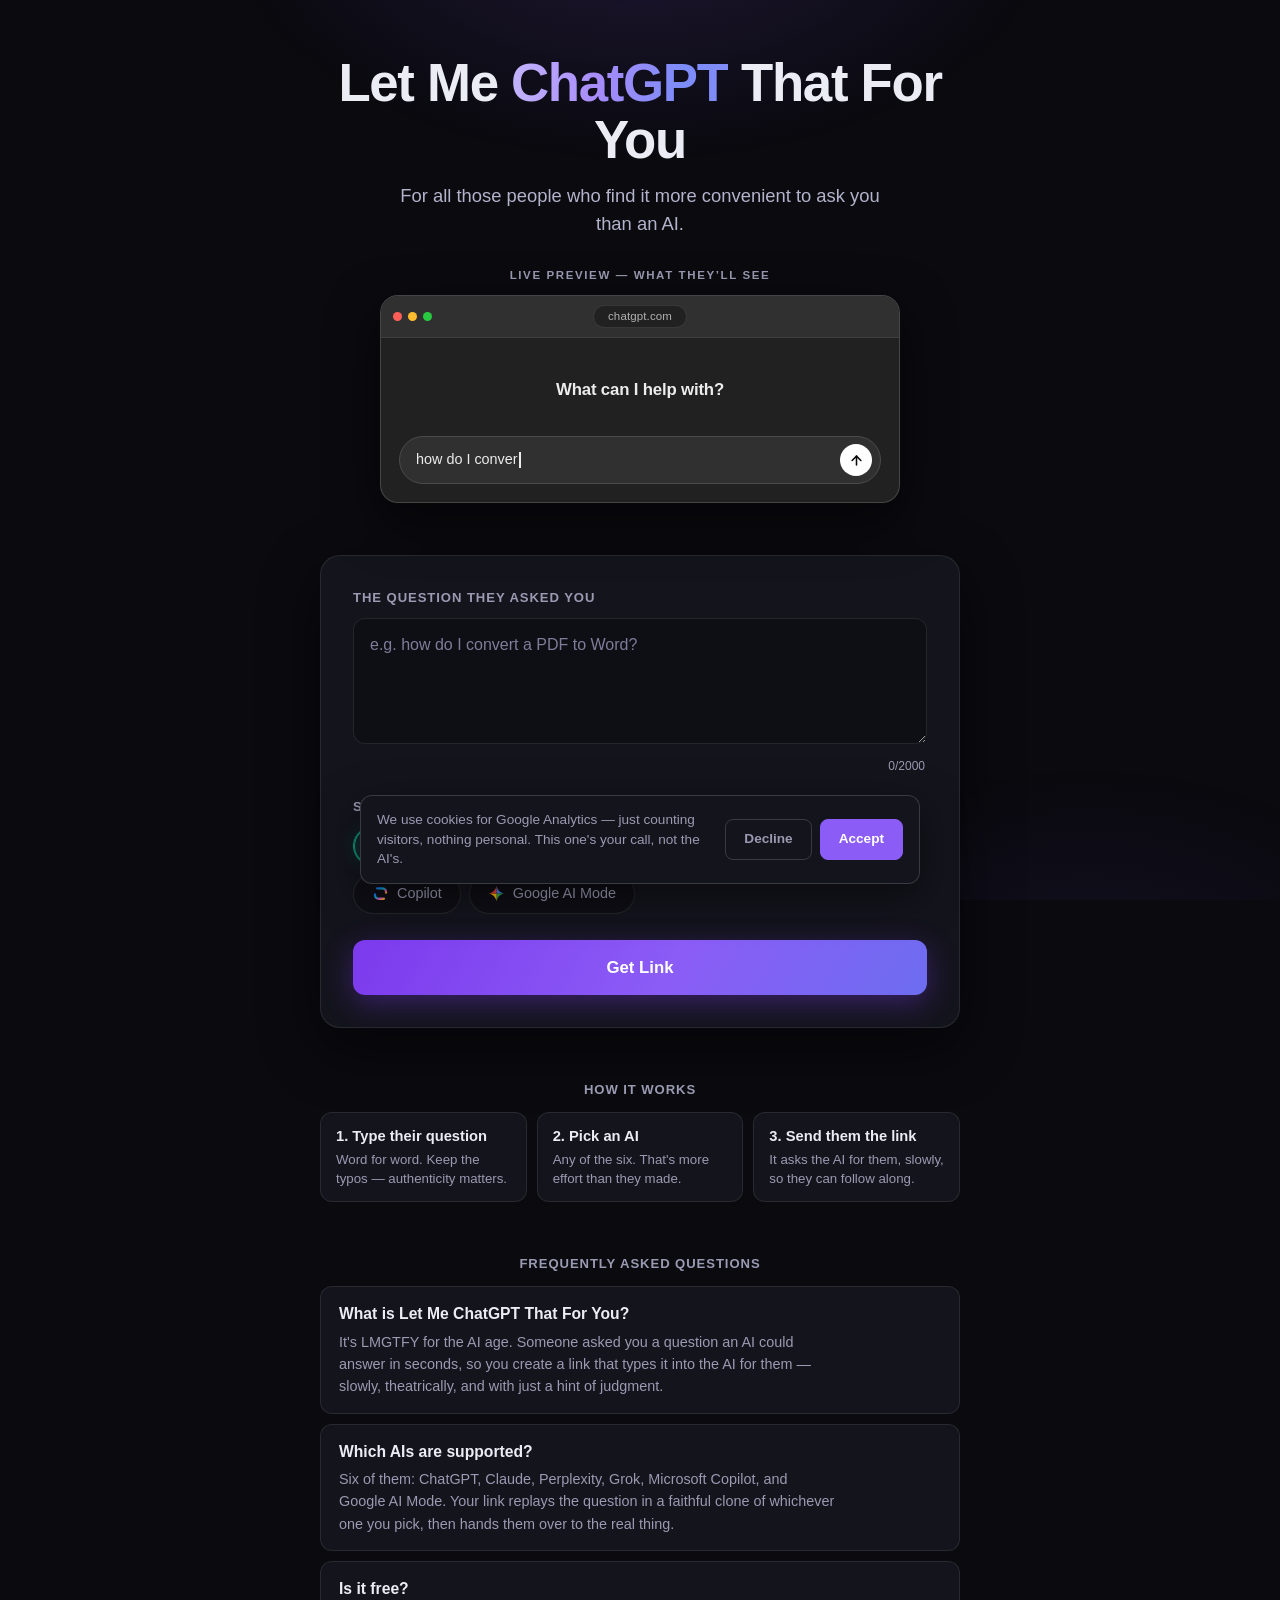
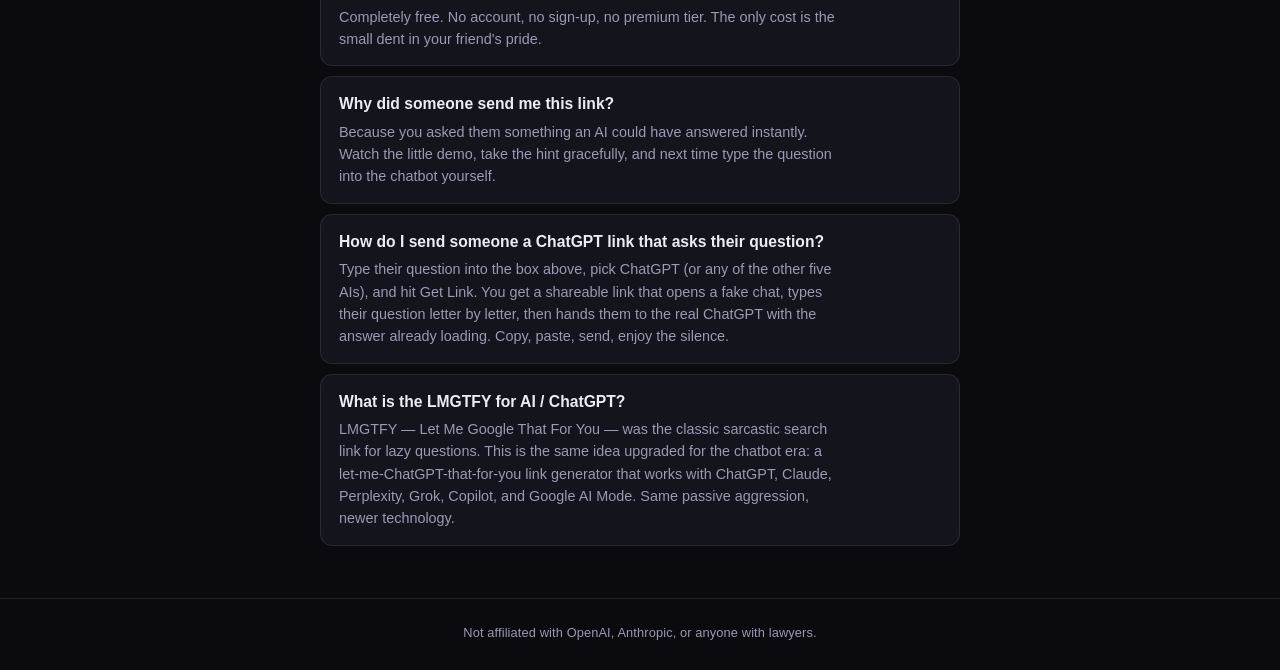
==== commit 026f9347: "Add GDPR cookie consent banner (Consent Mode v2) Analytics defaults to denied/cookieless until the v" ====
--- a/index.html
+++ b/index.html
@@ -9,6 +9,19 @@
     window.dataLayer = window.dataLayer || [];
     function gtag(){dataLayer.push(arguments);}
     gtag('js', new Date());
+    // Consent Mode v2 — everything denied by default (cookieless) until the
+    // visitor opts in via the banner; honor any previously stored choice.
+    gtag('consent', 'default', {
+      ad_storage: 'denied',
+      ad_user_data: 'denied',
+      ad_personalization: 'denied',
+      analytics_storage: 'denied'
+    });
+    try {
+      if (localStorage.getItem('lmcgtfy-consent') === 'granted') {
+        gtag('consent', 'update', { analytics_storage: 'granted' });
+      }
+    } catch (e) {}
     gtag('config', 'G-6Q1SXF8J2K');
   </script>
   <title>Let Me ChatGPT That For You — Send a Link That Asks the AI</title>
@@ -342,6 +355,15 @@
     <p class="noscript">This thing needs JavaScript. You could ask an AI how to enable it.</p>
   </noscript>
 
+  <!-- Cookie consent (Consent Mode v2) — shown only on the landing page -->
+  <div id="cookie-banner" class="cookie-banner" hidden role="dialog" aria-label="Cookie consent" aria-live="polite">
+    <p class="cookie-text">We use cookies for Google Analytics — just counting visitors, nothing personal. This one's your call, not the AI's.</p>
+    <div class="cookie-actions">
+      <button id="cookie-decline" class="cookie-btn cookie-decline" type="button">Decline</button>
+      <button id="cookie-accept" class="cookie-btn cookie-accept" type="button">Accept</button>
+    </div>
+  </div>
+
   <footer>Not affiliated with OpenAI, Anthropic, or anyone with lawyers.</footer>
 
   <script src="app.js" defer></script>
--- a/style.css
+++ b/style.css
@@ -1038,12 +1038,61 @@
 
 body.playback-stage footer { border-top-color: transparent; }
 
+/* ===== cookie consent banner ===== */
+
+.cookie-banner {
+  position: fixed;
+  left: 50%;
+  bottom: 16px;
+  transform: translateX(-50%);
+  z-index: 70;
+  width: min(560px, calc(100% - 24px));
+  display: flex;
+  align-items: center;
+  gap: 14px;
+  flex-wrap: wrap;
+  background: var(--panel);
+  border: 1px solid var(--border-strong);
+  border-radius: var(--radius-md);
+  padding: 14px 16px;
+  box-shadow: 0 12px 40px rgba(0, 0, 0, 0.5);
+}
+
+.cookie-text {
+  margin: 0;
+  flex: 1 1 240px;
+  font-size: 0.85rem;
+  line-height: 1.45;
+  color: var(--muted);
+}
+
+.cookie-actions { display: flex; gap: 8px; flex: 0 0 auto; }
+
+.cookie-btn {
+  font: inherit;
+  font-size: 0.85rem;
+  font-weight: 600;
+  border-radius: 8px;
+  padding: 9px 18px;
+  cursor: pointer;
+  border: 1px solid var(--border-strong);
+  transition: filter 0.15s, color 0.15s, border-color 0.15s, background 0.15s;
+}
+
+.cookie-decline { background: transparent; color: var(--muted); }
+.cookie-decline:hover { color: var(--text); border-color: var(--text); }
+.cookie-accept { background: var(--accent); color: #fff; border-color: var(--accent); }
+.cookie-accept:hover { filter: brightness(1.1); }
+.cookie-btn:focus-visible { outline: 2px solid var(--accent-bright); outline-offset: 2px; }
+
 @media (max-width: 480px) {
   .result-actions { flex-direction: column; }
   .pill { padding: 8px 14px; font-size: 0.85rem; min-height: 44px; }
   .demo-chrome { padding: 8px 10px; gap: 8px; }
   .demo-url { padding: 4px 10px; }
   .demo-body { padding: 18px 14px 14px; }
+  .cookie-actions { width: 100%; }
+  .cookie-btn { flex: 1; }
 }
 
 @media (prefers-reduced-motion: reduce) {
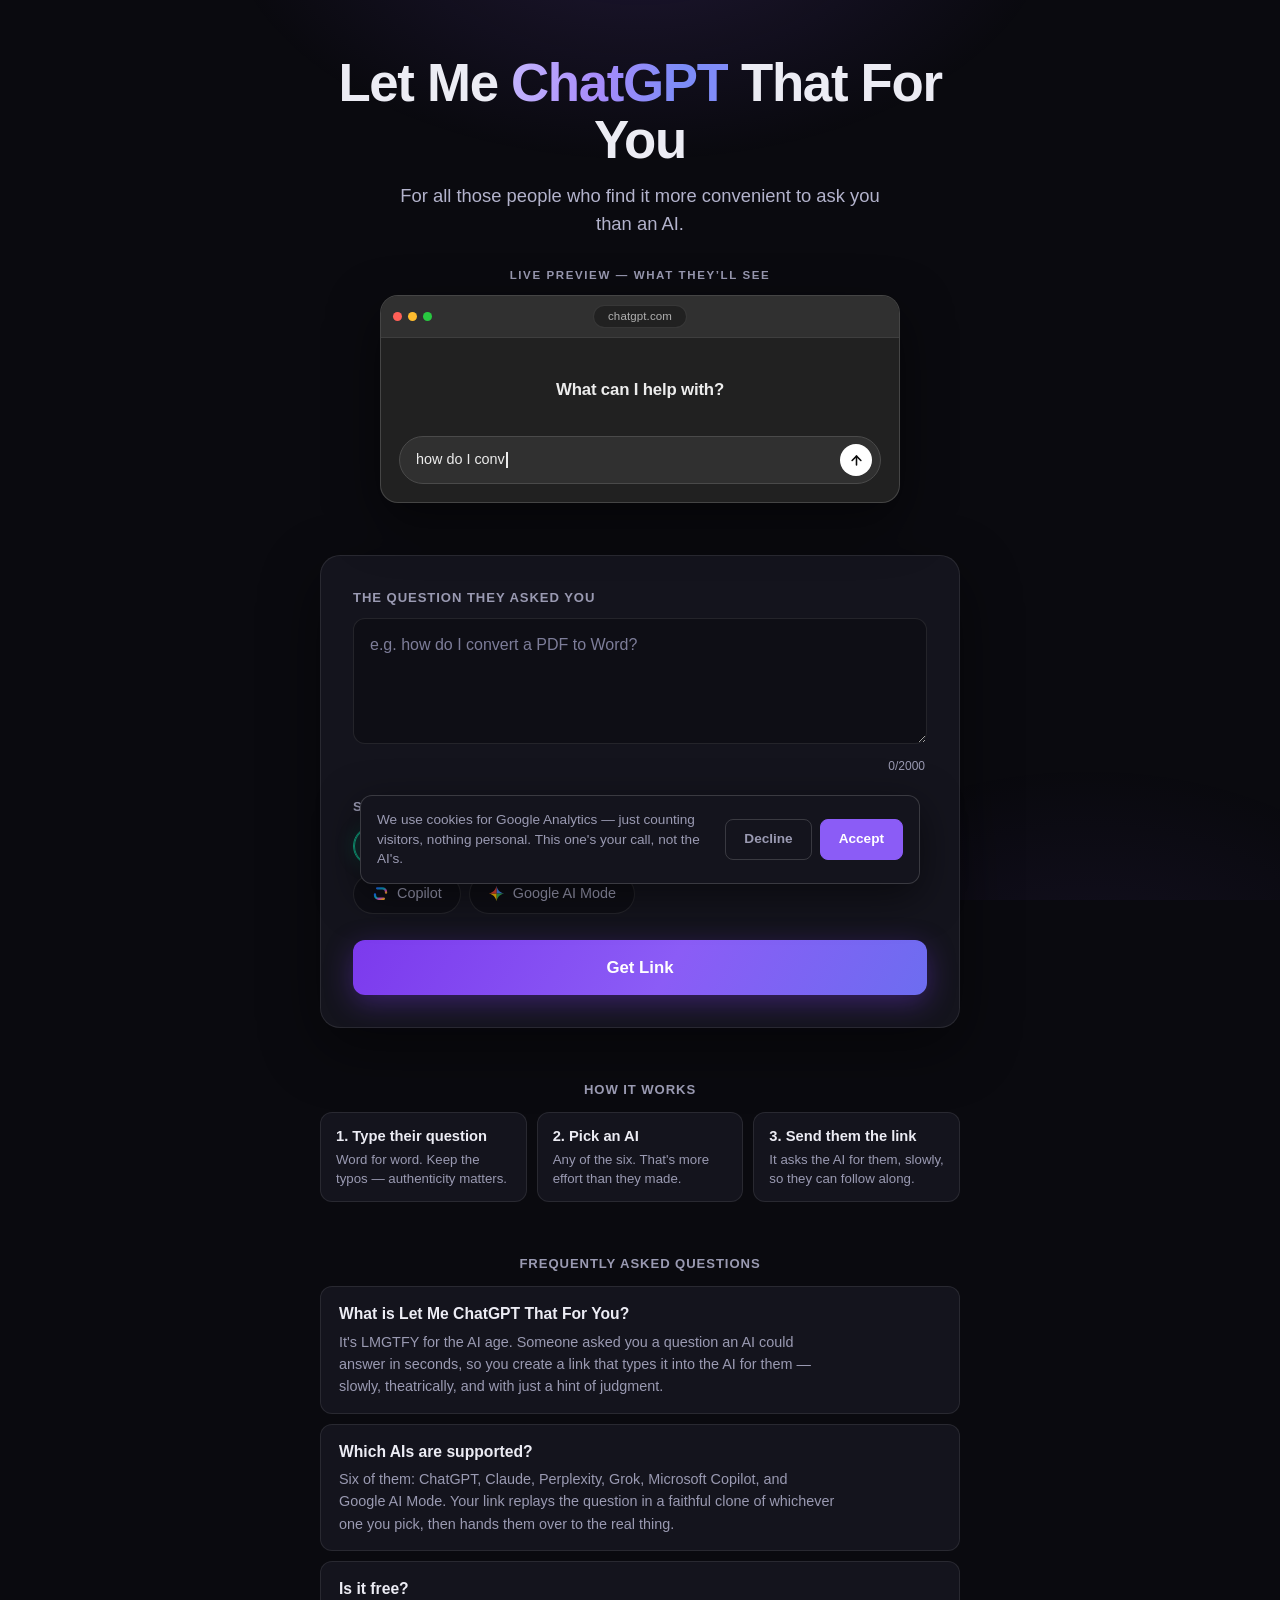
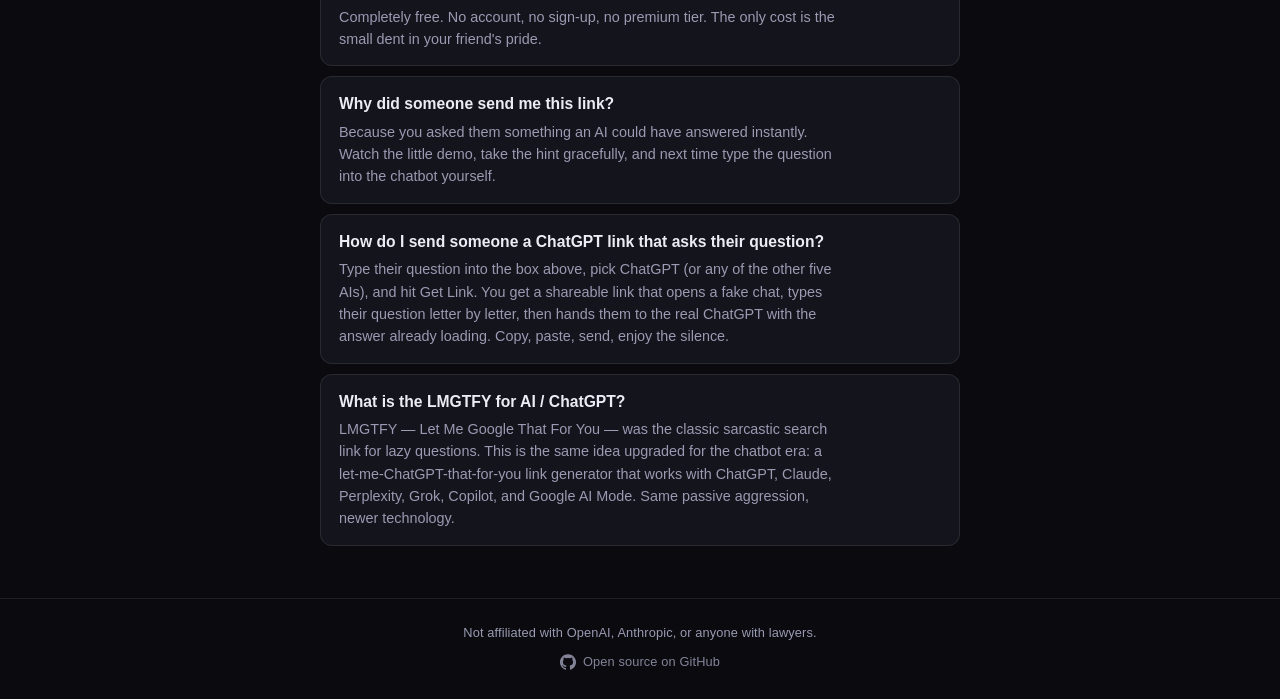
==== commit 54773081: "Open-source the project: MIT license + GitHub link in footer" ====
--- a/index.html
+++ b/index.html
@@ -364,7 +364,13 @@
     </div>
   </div>
 
-  <footer>Not affiliated with OpenAI, Anthropic, or anyone with lawyers.</footer>
+  <footer>
+    <p class="footer-note">Not affiliated with OpenAI, Anthropic, or anyone with lawyers.</p>
+    <a class="footer-gh" href="https://github.com/mpvasilis/chatgptitforyou" target="_blank" rel="noopener noreferrer" aria-label="View source on GitHub (opens in a new tab)">
+      <svg viewBox="0 0 24 24" width="16" height="16" fill="currentColor" aria-hidden="true" focusable="false"><path d="M12 .5C5.37.5 0 5.78 0 12.29c0 5.21 3.44 9.63 8.2 11.19.6.11.82-.25.82-.57v-2.02c-3.34.71-4.04-1.58-4.04-1.58-.55-1.36-1.34-1.72-1.34-1.72-1.09-.73.08-.72.08-.72 1.2.08 1.84 1.21 1.84 1.21 1.07 1.79 2.81 1.27 3.49.97.11-.76.42-1.27.76-1.56-2.67-.3-5.47-1.31-5.47-5.83 0-1.29.47-2.34 1.24-3.17-.12-.3-.54-1.52.12-3.16 0 0 1.01-.32 3.3 1.21a11.5 11.5 0 0 1 3-.4c1.02.01 2.04.14 3 .4 2.29-1.53 3.3-1.21 3.3-1.21.66 1.64.24 2.86.12 3.16.77.83 1.24 1.88 1.24 3.17 0 4.53-2.81 5.53-5.49 5.82.43.36.81 1.09.81 2.2v3.26c0 .32.22.69.83.57C20.56 21.91 24 17.5 24 12.29 24 5.78 18.63.5 12 .5z"/></svg>
+      <span>Open source on GitHub</span>
+    </a>
+  </footer>
 
   <script src="app.js" defer></script>
 </body>
--- a/style.css
+++ b/style.css
@@ -1028,6 +1028,10 @@
   position: relative;
   z-index: 1;
   margin-top: auto;
+  display: flex;
+  flex-direction: column;
+  align-items: center;
+  gap: 10px;
   text-align: center;
   color: var(--muted);
   font-size: 0.8rem;
@@ -1036,7 +1040,28 @@
   border-top: 1px solid var(--border);
 }
 
+.footer-note { margin: 0; }
+
+.footer-gh {
+  display: inline-flex;
+  align-items: center;
+  gap: 7px;
+  color: inherit;
+  text-decoration: none;
+  opacity: 0.85;
+  transition: opacity 0.15s, color 0.15s;
+}
+
+.footer-gh:hover { opacity: 1; color: var(--accent-bright); }
+.footer-gh svg { flex: none; }
+.footer-gh:focus-visible {
+  outline: 2px solid var(--accent-bright);
+  outline-offset: 3px;
+  border-radius: 4px;
+}
+
 body.playback-stage footer { border-top-color: transparent; }
+body.playback-stage .footer-gh:hover { color: var(--stage-text); }
 
 /* ===== cookie consent banner ===== */
 
